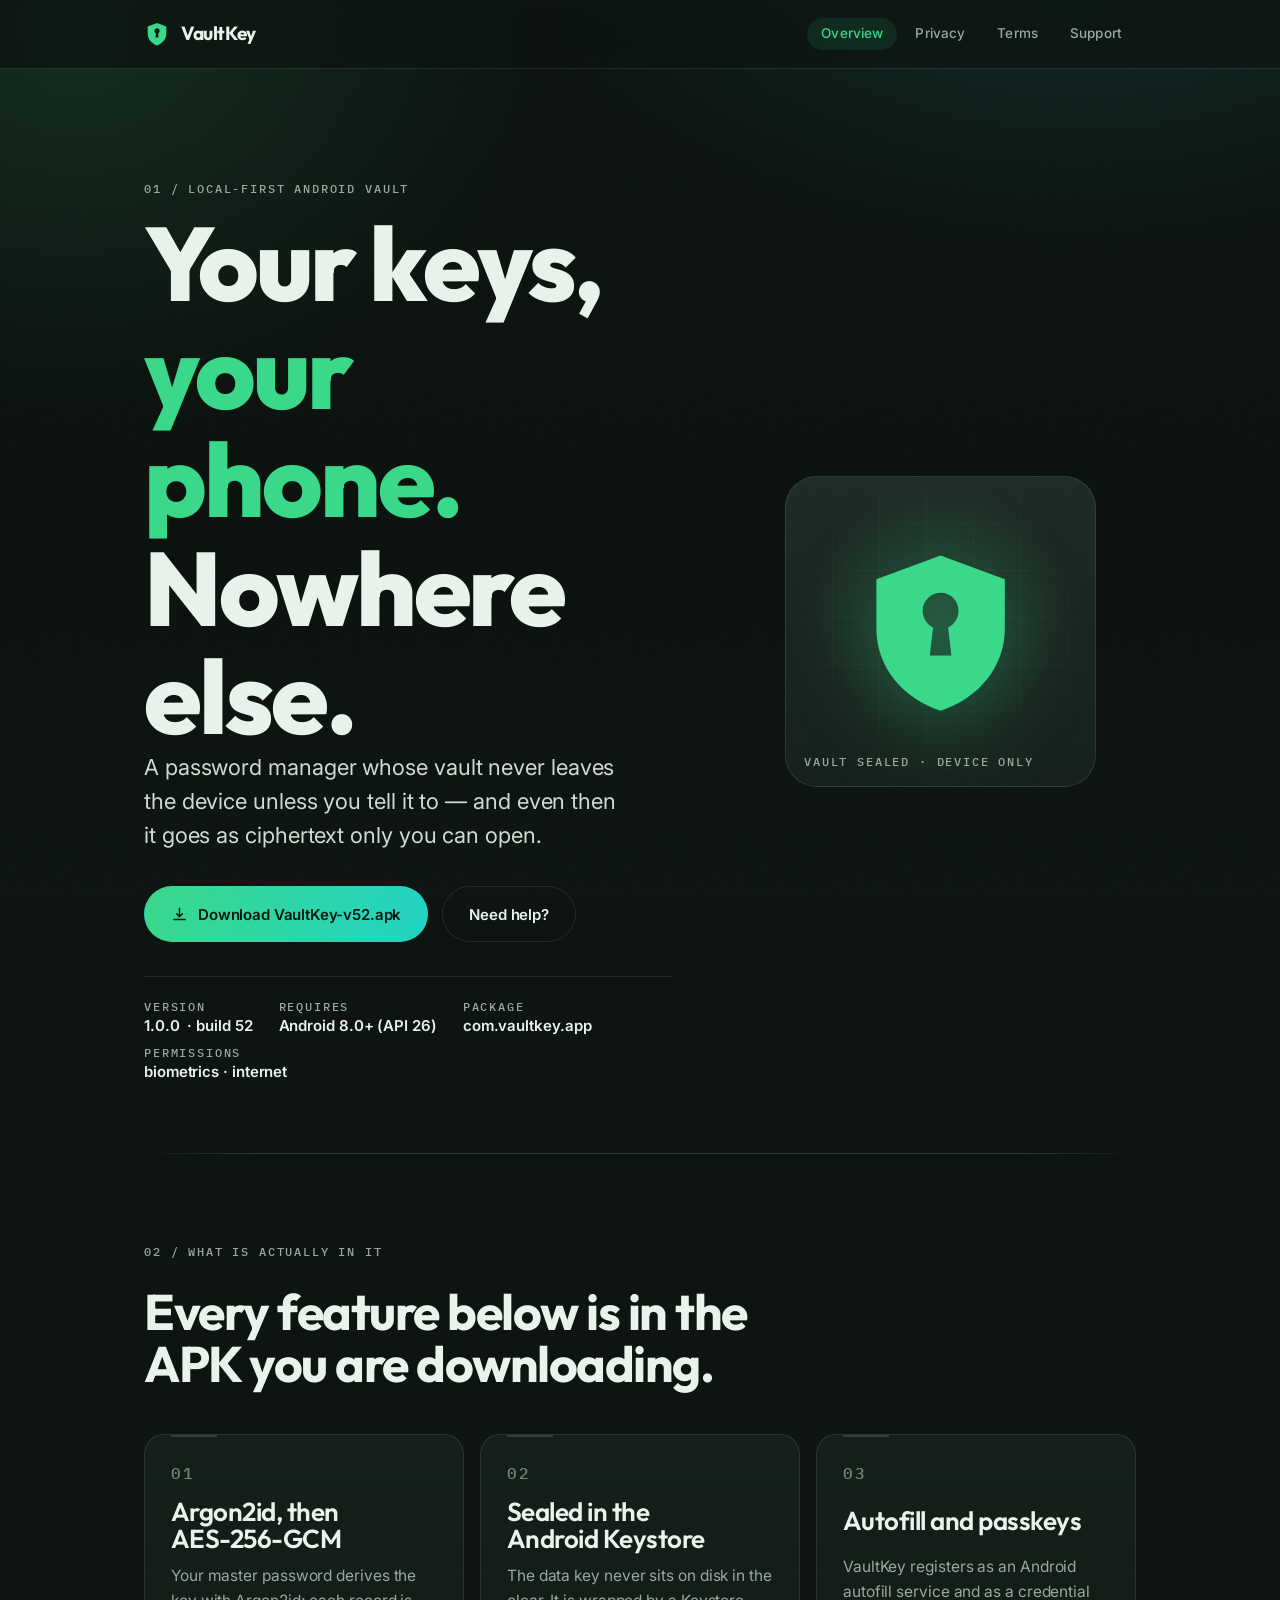
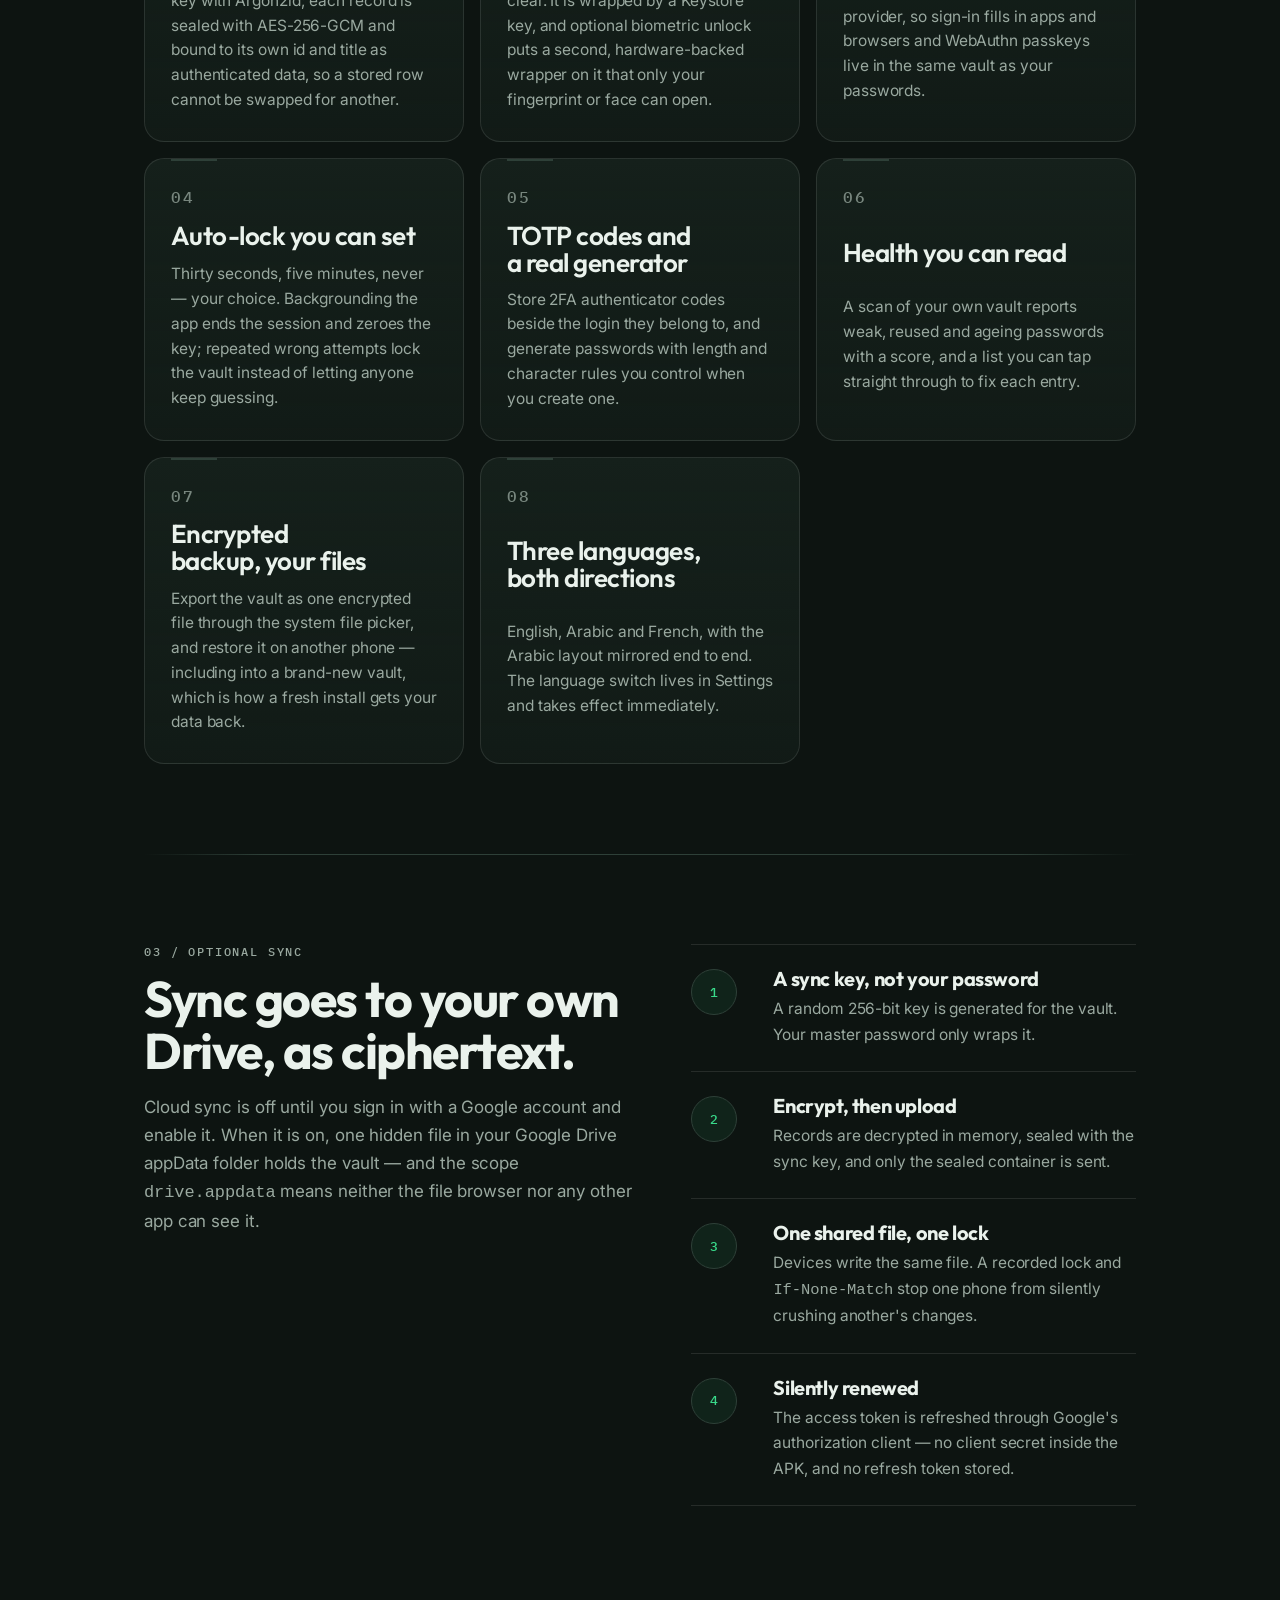
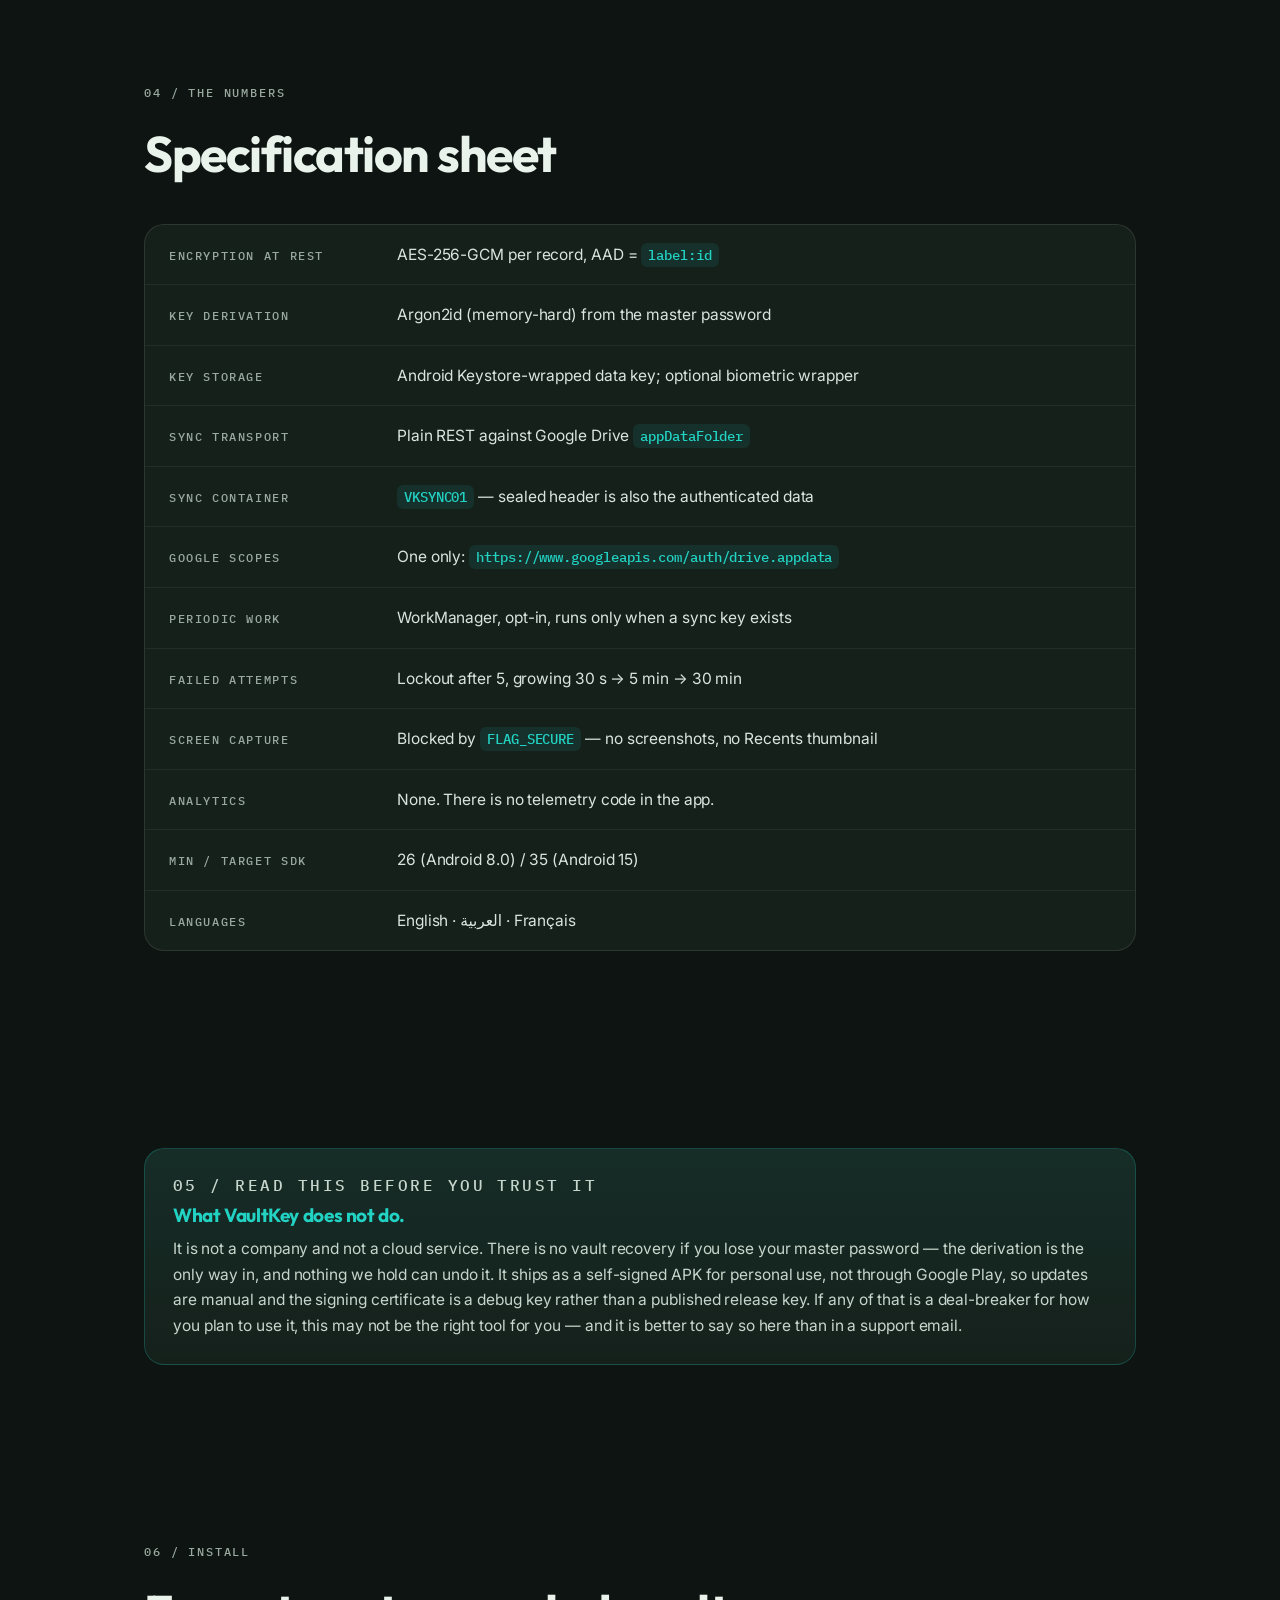
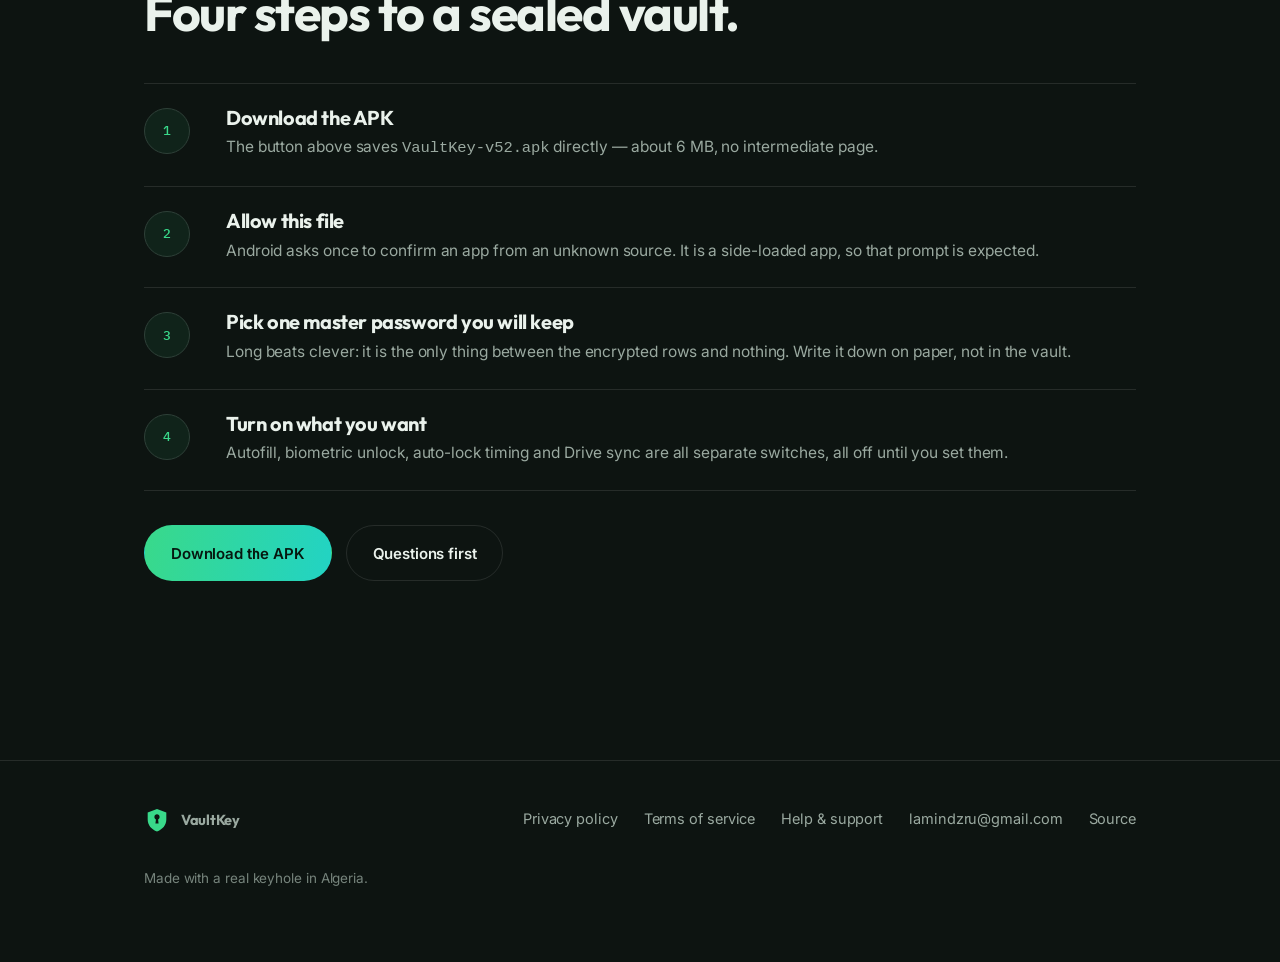
==== index.html @ 2bf5fd0e "Initial site: 4 pages + APK" ====
<!DOCTYPE html>
<html lang="en">
<head>
<meta charset="utf-8">
<meta name="viewport" content="width=device-width, initial-scale=1">
<title>VaultKey — a password vault that stays on your phone</title>
<meta name="description" content="VaultKey is an Android password manager that keeps its vault encrypted on the device: Argon2id, AES-256-GCM, Android Keystore, biometric unlock, autofill, TOTP, and optional end-to-end encrypted backup through your own Google Drive appData folder. No accounts, no analytics, no server.">
<meta name="theme-color" content="#0d1411">
<meta property="og:type" content="website">
<meta property="og:title" content="VaultKey — a password vault that stays on your phone">
<meta property="og:description" content="Local-first Android password manager. Encrypted at rest with Argon2id + AES-256-GCM, sealed in the Android Keystore, with optional end-to-end encrypted Drive sync.">
<meta property="og:url" content="https://lamin-sudo.github.io/vaultkey-site/">
<meta property="og:image" content="https://lamin-sudo.github.io/vaultkey-site/assets/logo.svg">
<link rel="icon" href="assets/logo.svg" type="image/svg+xml">
<link rel="stylesheet" href="assets/site.css">
</head>
<body>

<header class="mast">
  <div class="wrap mast-row">
    <a class="brand" href="./">
      <svg viewBox="0 0 24 24" aria-hidden="true"><path fill="currentColor" fill-rule="evenodd" d="M12,1.8 L20.6,5 L20.6,11.6 C20.6,16.8 17,21 12,22.6 C7,21 3.4,16.8 3.4,11.6 L3.4,5 Z M12,6.8 C13.32,6.8 14.4,7.88 14.4,9.2 C14.4,10.18 13.83,11.03 13,11.45 L13.45,15.2 L10.55,15.2 L11,11.45 C10.17,11.03 9.6,10.18 9.6,9.2 C9.6,7.88 10.68,6.8 12,6.8 Z"/></svg>
      VaultKey
    </a>
    <nav class="sites">
      <a href="./" aria-current="page">Overview</a>
      <a href="privacy.html">Privacy</a>
      <a href="terms.html">Terms</a>
      <a href="support.html">Support</a>
    </nav>
  </div>
</header>

<main>

  <section class="hero">
    <div class="wrap hero-grid">
      <div class="reveal">
        <p class="mono">01 / local-first android vault</p>
        <h1><span class="line">Your keys,</span><span class="line">your phone.</span><span class="line">Nowhere else.</span></h1>
        <p class="lede">A password manager whose vault never leaves the device unless you tell it to — and even then it goes as ciphertext only you can open.</p>
        <div class="hero-cta">
          <a class="btn btn-primary" href="VaultKey-v52.apk" download>
            <svg viewBox="0 0 24 24" fill="none" stroke="currentColor" stroke-width="2" stroke-linecap="round" aria-hidden="true"><path d="M12 3v12m0 0 4-4m-4 4-4-4M4 19h16"/></svg>
            Download VaultKey-v52.apk
          </a>
          <a class="btn btn-ghost" href="support.html">Need help?</a>
        </div>
        <div class="hero-meta">
          <div><span class="mono">version</span><b>1.0.0 &nbsp;· build 52</b></div>
          <div><span class="mono">requires</span><b>Android 8.0+ (API 26)</b></div>
          <div><span class="mono">package</span><b>com.vaultkey.app</b></div>
          <div><span class="mono">permissions</span><b>biometrics · internet</b></div>
        </div>
      </div>

      <figure class="mark" aria-label="The VaultKey mark: a shield with a keyhole cut through it.">
        <svg viewBox="0 0 24 24" aria-hidden="true"><path fill="currentColor" fill-rule="evenodd" d="M12,1.8 L20.6,5 L20.6,11.6 C20.6,16.8 17,21 12,22.6 C7,21 3.4,16.8 3.4,11.6 L3.4,5 Z M12,6.8 C13.32,6.8 14.4,7.88 14.4,9.2 C14.4,10.18 13.83,11.03 13,11.45 L13.45,15.2 L10.55,15.2 L11,11.45 C10.17,11.03 9.6,10.18 9.6,9.2 C9.6,7.88 10.68,6.8 12,6.8 Z"/></svg>
        <figcaption class="tag mono">vault sealed · device only</figcaption>
      </figure>
    </div>
  </section>

  <div class="wrap"><div class="rule"></div></div>

  <section>
    <div class="wrap">
      <div class="head">
        <p class="mono">02 / what is actually in it</p>
        <h2>Every feature below is in the APK you are downloading.</h2>
      </div>
      <div class="grid">
        <article class="card">
          <p class="mono idx">01</p>
          <h3>Argon2id, then AES-256-GCM</h3>
          <p>Your master password derives the key with Argon2id; each record is sealed with AES-256-GCM and bound to its own id and title as authenticated data, so a stored row cannot be swapped for another.</p>
        </article>
        <article class="card">
          <p class="mono idx">02</p>
          <h3>Sealed in the Android Keystore</h3>
          <p>The data key never sits on disk in the clear. It is wrapped by a Keystore key, and optional biometric unlock puts a second, hardware-backed wrapper on it that only your fingerprint or face can open.</p>
        </article>
        <article class="card">
          <p class="mono idx">03</p>
          <h3>Autofill and passkeys</h3>
          <p>VaultKey registers as an Android autofill service and as a credential provider, so sign-in fills in apps and browsers and WebAuthn passkeys live in the same vault as your passwords.</p>
        </article>
        <article class="card">
          <p class="mono idx">04</p>
          <h3>Auto-lock you can set</h3>
          <p>Thirty seconds, five minutes, never — your choice. Backgrounding the app ends the session and zeroes the key; repeated wrong attempts lock the vault instead of letting anyone keep guessing.</p>
        </article>
        <article class="card">
          <p class="mono idx">05</p>
          <h3>TOTP codes and a real generator</h3>
          <p>Store 2FA authenticator codes beside the login they belong to, and generate passwords with length and character rules you control when you create one.</p>
        </article>
        <article class="card">
          <p class="mono idx">06</p>
          <h3>Health you can read</h3>
          <p>A scan of your own vault reports weak, reused and ageing passwords with a score, and a list you can tap straight through to fix each entry.</p>
        </article>
        <article class="card">
          <p class="mono idx">07</p>
          <h3>Encrypted backup, your files</h3>
          <p>Export the vault as one encrypted file through the system file picker, and restore it on another phone — including into a brand-new vault, which is how a fresh install gets your data back.</p>
        </article>
        <article class="card">
          <p class="mono idx">08</p>
          <h3>Three languages, both directions</h3>
          <p>English, Arabic and French, with the Arabic layout mirrored end to end. The language switch lives in Settings and takes effect immediately.</p>
        </article>
      </div>
    </div>
  </section>

  <div class="wrap"><div class="rule"></div></div>

  <section>
    <div class="wrap split">
      <div>
        <p class="mono">03 / optional sync</p>
        <h2>Sync goes to your own Drive, as ciphertext.</h2>
        <p style="color:var(--muted);margin-top:16px">Cloud sync is off until you sign in with a Google account and enable it. When it is on, one hidden file in your Google Drive appData folder holds the vault — and the scope <code>drive.appdata</code> means neither the file browser nor any other app can see it.</p>
      </div>
      <div class="steps">
        <div class="step"><span class="n">1</span><div><h3>A sync key, not your password</h3><p>A random 256-bit key is generated for the vault. Your master password only wraps it.</p></div></div>
        <div class="step"><span class="n">2</span><div><h3>Encrypt, then upload</h3><p>Records are decrypted in memory, sealed with the sync key, and only the sealed container is sent.</p></div></div>
        <div class="step"><span class="n">3</span><div><h3>One shared file, one lock</h3><p>Devices write the same file. A recorded lock and <code>If-None-Match</code> stop one phone from silently crushing another's changes.</p></div></div>
        <div class="step"><span class="n">4</span><div><h3>Silently renewed</h3><p>The access token is refreshed through Google's authorization client — no client secret inside the APK, and no refresh token stored.</p></div></div>
      </div>
    </div>
  </section>

  <section>
    <div class="wrap">
      <div class="head">
        <p class="mono">04 / the numbers</p>
        <h2>Specification sheet</h2>
      </div>
      <dl class="spec">
        <div class="spec-row"><dt>Encryption at rest</dt><dd>AES-256-GCM per record, AAD = <code>label:id</code></dd></div>
        <div class="spec-row"><dt>Key derivation</dt><dd>Argon2id (memory-hard) from the master password</dd></div>
        <div class="spec-row"><dt>Key storage</dt><dd>Android Keystore-wrapped data key; optional biometric wrapper</dd></div>
        <div class="spec-row"><dt>Sync transport</dt><dd>Plain REST against Google Drive <code>appDataFolder</code></dd></div>
        <div class="spec-row"><dt>Sync container</dt><dd><code>VKSYNC01</code> — sealed header is also the authenticated data</dd></div>
        <div class="spec-row"><dt>Google scopes</dt><dd>One only: <code>https://www.googleapis.com/auth/drive.appdata</code></dd></div>
        <div class="spec-row"><dt>Periodic work</dt><dd>WorkManager, opt-in, runs only when a sync key exists</dd></div>
        <div class="spec-row"><dt>Failed attempts</dt><dd>Lockout after 5, growing 30 s → 5 min → 30 min</dd></div>
        <div class="spec-row"><dt>Screen capture</dt><dd>Blocked by <code>FLAG_SECURE</code> — no screenshots, no Recents thumbnail</dd></div>
        <div class="spec-row"><dt>Analytics</dt><dd>None. There is no telemetry code in the app.</dd></div>
        <div class="spec-row"><dt>Min / target SDK</dt><dd>26 (Android 8.0) / 35 (Android 15)</dd></div>
        <div class="spec-row"><dt>Languages</dt><dd>English · العربية · Français</dd></div>
      </dl>
    </div>
  </section>

  <section>
    <div class="wrap">
      <div class="note">
        <p class="mono">05 / read this before you trust it</p>
        <h3>What VaultKey does not do.</h3>
        <p>It is not a company and not a cloud service. There is no vault recovery if you lose your master password — the derivation is the only way in, and nothing we hold can undo it. It ships as a self-signed APK for personal use, not through Google Play, so updates are manual and the signing certificate is a debug key rather than a published release key. If any of that is a deal-breaker for how you plan to use it, this may not be the right tool for you — and it is better to say so here than in a support email.</p>
      </div>
    </div>
  </section>

  <section>
    <div class="wrap">
      <div class="head">
        <p class="mono">06 / install</p>
        <h2>Four steps to a sealed vault.</h2>
      </div>
      <div class="steps">
        <div class="step"><span class="n">1</span><div><h3>Download the APK</h3><p>The button above saves <code>VaultKey-v52.apk</code> directly — about 6 MB, no intermediate page.</p></div></div>
        <div class="step"><span class="n">2</span><div><h3>Allow this file</h3><p>Android asks once to confirm an app from an unknown source. It is a side-loaded app, so that prompt is expected.</p></div></div>
        <div class="step"><span class="n">3</span><div><h3>Pick one master password you will keep</h3><p>Long beats clever: it is the only thing between the encrypted rows and nothing. Write it down on paper, not in the vault.</p></div></div>
        <div class="step"><span class="n">4</span><div><h3>Turn on what you want</h3><p>Autofill, biometric unlock, auto-lock timing and Drive sync are all separate switches, all off until you set them.</p></div></div>
      </div>
      <div class="hero-cta" style="margin-top:34px">
        <a class="btn btn-primary" href="VaultKey-v52.apk" download>Download the APK</a>
        <a class="btn btn-ghost" href="support.html">Questions first</a>
      </div>
    </div>
  </section>

</main>

<footer class="foot">
  <div class="wrap">
    <div class="foot-grid">
      <div>
        <a class="brand" href="./" style="border:0">
          <svg viewBox="0 0 24 24" aria-hidden="true"><path fill="currentColor" fill-rule="evenodd" d="M12,1.8 L20.6,5 L20.6,11.6 C20.6,16.8 17,21 12,22.6 C7,21 3.4,16.8 3.4,11.6 L3.4,5 Z M12,6.8 C13.32,6.8 14.4,7.88 14.4,9.2 C14.4,10.18 13.83,11.03 13,11.45 L13.45,15.2 L10.55,15.2 L11,11.45 C10.17,11.03 9.6,10.18 9.6,9.2 C9.6,7.88 10.68,6.8 12,6.8 Z"/></svg>
          VaultKey
        </a>
        <p class="foot sig">Made with a real keyhole in Algeria.</p>
      </div>
      <div class="cols">
        <a href="privacy.html">Privacy policy</a>
        <a href="terms.html">Terms of service</a>
        <a href="support.html">Help &amp; support</a>
        <a href="mailto:lamindzru@gmail.com">lamindzru@gmail.com</a>
        <a href="https://github.com/lamin-sudo/VaultKey">Source</a>
      </div>
    </div>
  </div>
</footer>

</body>
</html>
---- assets/site.css ----
/* ==========================================================================
   VaultKey — site stylesheet. One file, four pages.
   Direction: an instrument panel for a vault. Dark forest-green ground,
   exactly one lit element per view (the rule the app's own theme uses),
   engraved hairlines, mono microlabels, Outfit display, Inter body.
   Palette values are copied from the app's ui/theme/Color.kt, not
   re-interpreted, so site and APK read as one product.
   ========================================================================== */

@import url("https://fonts.googleapis.com/css2?family=Outfit:wght@500;600;700;800&family=Inter:wght@400;500;600&family=IBM+Plex+Mono:wght@400;500&display=swap");

:root {
  --bg: #0d1411;
  --surface: #15201b;
  --surface-2: #1d2b25;
  --surface-3: #263730;
  --outline: #2e4038;
  --primary: #39d98a;
  --accent: #22d3c4;
  --text: #eaf2ec;
  --muted: #9aa9a0;
  --warn: #f5a35c;
  --danger: #ff6b6b;

  --radius-card: 20px;
  --radius-field: 16px;
  --hair: rgba(255, 255, 255, 0.1);
  --lit: rgba(57, 217, 138, 0.18);

  --gutter: clamp(20px, 5vw, 68px);
  --maxw: 1120px;
  --stack: clamp(48px, 7vw, 104px);

  --font-display: "Outfit", "Inter", sans-serif;
  --font-body: "Inter", system-ui, sans-serif;
  --font-mono: "IBM Plex Mono", ui-monospace, monospace;
}

*,
*::before,
*::after {
  box-sizing: border-box;
}

html {
  scroll-behavior: smooth;
  -webkit-text-size-adjust: 100%;
}

body {
  margin: 0;
  background: var(--bg);
  color: var(--text);
  font: 400 17px/1.65 var(--font-body);
  letter-spacing: -0.005em;
  overflow-x: hidden;
  /* Atmosphere: a low ceiling glow plus a hard light pool behind the fold, so
     the ground never reads as flat black. */
  background-image:
    radial-gradient(880px 520px at 84% -8%, rgba(34, 211, 196, 0.13), transparent 62%),
    radial-gradient(760px 620px at 6% 4%, rgba(57, 217, 138, 0.12), transparent 60%),
    linear-gradient(180deg, #0d1411 0%, #0b110e 62%, #0d1411 100%);
  background-attachment: fixed;
}

/* Grain: a 3px SVG tile at low alpha. Cheap, and it kills the "flat CSS" look. */
body::after {
  content: "";
  position: fixed;
  inset: 0;
  z-index: 2;
  pointer-events: none;
  opacity: 0.05;
  background-image: url("data:image/svg+xml,%3Csvg xmlns='http://www.w3.org/2000/svg' width='140' height='140'%3E%3Cfilter id='n'%3E%3CfeTurbulence type='fractalNoise' baseFrequency='0.85' numOctaves='3'/%3E%3C/filter%3E%3Crect width='140' height='140' filter='url(%23n)' opacity='0.5'/%3E%3C/svg%3E");
}

main {
  position: relative;
  z-index: 1;
}

/* ── Type ─────────────────────────────────────────────────────────────── */

h1,
h2,
h3,
h4 {
  font-family: var(--font-display);
  font-weight: 700;
  letter-spacing: -0.03em;
  line-height: 1.04;
  margin: 0;
  text-wrap: balance;
}

h1 {
  font-size: clamp(46px, 9.4vw, 104px);
  font-weight: 800;
}

h2 {
  font-size: clamp(30px, 4.4vw, 50px);
}

h3 {
  font-size: clamp(20px, 2.4vw, 26px);
  letter-spacing: -0.02em;
}

p {
  margin: 0 0 1.05em;
}

a {
  color: var(--primary);
  text-decoration: none;
  border-bottom: 1px solid rgba(57, 217, 138, 0.34);
  transition: border-color 0.2s, color 0.2s;
}

a:hover {
  color: #7cf0b6;
  border-color: currentColor;
}

:where(a, button, summary, input, textarea, select):focus-visible {
  outline: 2px solid var(--accent);
  outline-offset: 3px;
  border-radius: 6px;
}

.mono {
  font: 500 11.5px/1.4 var(--font-mono);
  letter-spacing: 0.16em;
  text-transform: uppercase;
  color: var(--muted);
}

.lit {
  color: var(--primary);
}

.lede {
  font-size: clamp(18px, 2.1vw, 22px);
  line-height: 1.55;
  color: #cfdcd3;
  max-width: 34ch;
}

/* ── Shell ────────────────────────────────────────────────────────────── */

.wrap {
  width: 100%;
  max-width: var(--maxw);
  margin-inline: auto;
  padding-inline: var(--gutter);
}

section {
  padding-block: var(--stack);
}

.rule {
  height: 1px;
  background: linear-gradient(90deg, transparent, var(--outline) 12%, var(--outline) 88%, transparent);
}

/* ── Masthead ─────────────────────────────────────────────────────────── */

header.mast {
  position: sticky;
  top: 0;
  z-index: 20;
  backdrop-filter: blur(14px);
  background: rgba(13, 20, 17, 0.72);
  border-bottom: 1px solid var(--hair);
}

.mast-row {
  display: flex;
  align-items: center;
  gap: 22px;
  height: 68px;
}

.brand {
  display: inline-flex;
  align-items: center;
  gap: 11px;
  color: var(--text);
  border: 0;
  font-family: var(--font-display);
  font-weight: 700;
  font-size: 19px;
  letter-spacing: -0.02em;
}

.brand svg {
  width: 26px;
  height: 26px;
  color: var(--primary);
}

nav.sites {
  margin-inline-start: auto;
  display: flex;
  gap: 4px;
  align-items: center;
  flex-wrap: wrap;
}

nav.sites a {
  color: var(--muted);
  border: 0;
  padding: 9px 14px;
  border-radius: 999px;
  font: 500 13.5px/1 var(--font-body);
  letter-spacing: 0.01em;
}

nav.sites a:hover {
  color: var(--text);
  background: var(--surface-2);
}

nav.sites a[aria-current="page"] {
  color: var(--primary);
  background: rgba(57, 217, 138, 0.1);
}

/* ── Buttons ──────────────────────────────────────────────────────────── */

.btn {
  display: inline-flex;
  align-items: center;
  justify-content: center;
  gap: 10px;
  min-height: 56px;
  padding: 0 26px;
  border-radius: 999px;
  border: 1px solid transparent;
  font: 600 15px/1 var(--font-body);
  letter-spacing: -0.01em;
  cursor: pointer;
  transition: transform 0.18s cubic-bezier(0.2, 0.8, 0.2, 1), box-shadow 0.25s, background 0.2s;
}

.btn-primary {
  background: linear-gradient(102deg, var(--primary), var(--accent));
  color: #06170f;
  box-shadow: 0 0 0 rgba(57, 217, 138, 0);
}

/* One lit element per view: the download button is the only thing that glows. */
.btn-primary:hover {
  transform: translateY(-2px);
  box-shadow: 0 18px 46px -14px var(--lit), 0 0 0 1px rgba(57, 217, 138, 0.5) inset;
  color: #04150d;
}

.btn-ghost {
  background: transparent;
  color: var(--text);
  border-color: var(--hair);
}

.btn-ghost:hover {
  border-color: rgba(57, 217, 138, 0.5);
  background: var(--surface);
}

.btn svg {
  width: 17px;
  height: 17px;
}

/* ── Hero ─────────────────────────────────────────────────────────────── */

.hero {
  padding-block: clamp(56px, 9vw, 112px) clamp(40px, 6vw, 72px);
  position: relative;
}

.hero-grid {
  display: grid;
  gap: clamp(34px, 6vw, 72px);
  align-items: center;
  grid-template-columns: 1.15fr 0.85fr;
}

.hero h1 span.line {
  display: block;
}

.hero h1 .line:nth-child(2) {
  color: var(--primary);
}

.hero-cta {
  display: flex;
  flex-wrap: wrap;
  gap: 14px;
  margin-top: 34px;
}

.hero-meta {
  display: flex;
  flex-wrap: wrap;
  gap: 10px 26px;
  margin-top: 34px;
  padding-top: 22px;
  border-top: 1px solid var(--hair);
}

.hero-meta div {
  display: grid;
  gap: 2px;
}

.hero-meta b {
  font: 600 15px/1.2 var(--font-body);
  color: var(--text);
}

/* The mark, enlarged: the keyhole is the only aperture, so the shield is drawn
   as one even-odd path — identical geometry to ic_vaultkey_mark.xml. */
.mark {
  position: relative;
  display: grid;
  place-items: center;
  aspect-ratio: 1;
  border-radius: 32px;
  background:
    radial-gradient(58% 58% at 50% 42%, rgba(57, 217, 138, 0.16), transparent 70%),
    linear-gradient(180deg, var(--surface-2), var(--surface));
  border: 1px solid var(--hair);
  overflow: hidden;
}

.mark::before {
  content: "";
  position: absolute;
  inset: 0;
  background:
    repeating-linear-gradient(180deg, transparent 0 46px, rgba(255, 255, 255, 0.028) 46px 47px),
    repeating-linear-gradient(90deg, transparent 0 46px, rgba(255, 255, 255, 0.028) 46px 47px);
  mask-image: radial-gradient(70% 70% at 50% 45%, #000 40%, transparent 100%);
}

.mark svg {
  position: relative;
  width: min(58%, 260px);
  height: auto;
  color: var(--primary);
  filter: drop-shadow(0 22px 42px rgba(57, 217, 138, 0.28));
  animation: breathe 7.5s ease-in-out infinite;
}

.mark .tag {
  position: absolute;
  left: 18px;
  bottom: 16px;
}

@keyframes breathe {
  0%, 100% { transform: scale(1); opacity: 0.94; }
  50% { transform: scale(1.035); opacity: 1; }
}

/* Load choreography: one staggered reveal, not scattered micro-movement. */
.reveal > * {
  animation: rise 0.85s cubic-bezier(0.16, 0.84, 0.24, 1) both;
}

.reveal > *:nth-child(1) { animation-delay: 0.02s; }
.reveal > *:nth-child(2) { animation-delay: 0.1s; }
.reveal > *:nth-child(3) { animation-delay: 0.18s; }
.reveal > *:nth-child(4) { animation-delay: 0.26s; }
.reveal > *:nth-child(5) { animation-delay: 0.34s; }
.reveal > *:nth-child(6) { animation-delay: 0.42s; }

@keyframes rise {
  from { opacity: 0; transform: translateY(18px); }
  to { opacity: 1; transform: none; }
}

/* ── Feature grid ─────────────────────────────────────────────────────── */

.head {
  display: grid;
  gap: 14px;
  margin-bottom: 44px;
  max-width: 62ch;
}

.grid {
  display: grid;
  gap: 16px;
  grid-template-columns: repeat(auto-fit, minmax(min(320px, 100%), 1fr));
}

.card {
  position: relative;
  display: grid;
  gap: 12px;
  padding: 26px 26px 28px;
  border-radius: var(--radius-card);
  background: linear-gradient(180deg, var(--surface), rgba(21, 32, 27, 0.6));
  border: 1px solid var(--hair);
  overflow: hidden;
  transition: transform 0.25s cubic-bezier(0.2, 0.8, 0.2, 1), border-color 0.25s;
}

/* Engraved top rule: the panel-instrument detail that replaces icon soup. */
.card::before {
  content: "";
  position: absolute;
  top: 0;
  left: 26px;
  width: 46px;
  height: 2px;
  background: var(--outline);
  transition: background 0.25s, width 0.35s;
}

.card:hover {
  transform: translateY(-3px);
  border-color: rgba(57, 217, 138, 0.34);
}

.card:hover::before {
  background: var(--primary);
  width: 78px;
}

.card h3 {
  font-weight: 600;
}

.card p {
  color: var(--muted);
  font-size: 15.5px;
  line-height: 1.6;
  margin: 0;
}

.card .idx {
  color: rgba(154, 169, 160, 0.75);
}

/* ── Spec sheet ───────────────────────────────────────────────────────── */

.spec {
  border: 1px solid var(--hair);
  border-radius: var(--radius-card);
  overflow: hidden;
  background: var(--surface);
}

.spec-row {
  display: grid;
  grid-template-columns: 210px 1fr;
  gap: 18px;
  padding: 17px 24px;
  border-top: 1px solid rgba(255, 255, 255, 0.06);
  align-items: baseline;
}

.spec-row:first-child {
  border-top: 0;
}

.spec-row dt {
  margin: 0;
  font: 500 11.5px/1.5 var(--font-mono);
  letter-spacing: 0.14em;
  text-transform: uppercase;
  color: var(--muted);
}

.spec-row dd {
  margin: 0;
  font-size: 15.5px;
  color: #d9e5dc;
}

.spec-row dd code {
  font: 500 13.5px/1 var(--font-mono);
  color: var(--accent);
  background: rgba(34, 211, 196, 0.09);
  padding: 3px 7px;
  border-radius: 6px;
}

/* ── Steps ────────────────────────────────────────────────────────────── */

.steps {
  display: grid;
  gap: 0;
  counter-reset: step;
}

.step {
  display: grid;
  grid-template-columns: 62px 1fr;
  gap: 20px;
  padding: 24px 0;
  border-top: 1px solid var(--hair);
  align-items: start;
}

.step:last-child {
  border-bottom: 1px solid var(--hair);
}

.step .n {
  display: grid;
  place-items: center;
  width: 46px;
  height: 46px;
  border-radius: 999px;
  border: 1px solid var(--outline);
  font: 500 13px/1 var(--font-mono);
  color: var(--primary);
  background: rgba(57, 217, 138, 0.07);
}

.step p {
  color: var(--muted);
  margin: 6px 0 0;
  font-size: 15.5px;
}

.step h3 {
  font-size: 20px;
}

/* ── Pull quote / honesty block ───────────────────────────────────────── */

.note {
  display: grid;
  gap: 10px;
  padding: 26px 28px;
  border-radius: var(--radius-card);
  background:
    linear-gradient(180deg, rgba(34, 211, 196, 0.07), transparent),
    var(--surface);
  border: 1px solid rgba(34, 211, 196, 0.22);
}

.note h3 {
  font-size: 19px;
  color: var(--accent);
}

.note p {
  margin: 0;
  color: #c7d6cd;
  font-size: 15.5px;
}

/* ── Legal document ───────────────────────────────────────────────────── */

.doc-head {
  padding-block: clamp(44px, 7vw, 86px) 34px;
  border-bottom: 1px solid var(--hair);
}

.doc-head h1 {
  font-size: clamp(36px, 6.2vw, 66px);
}

.doc-head .meta {
  display: flex;
  flex-wrap: wrap;
  gap: 10px 26px;
  margin-top: 26px;
}

.doc {
  display: grid;
  grid-template-columns: 232px 1fr;
  gap: clamp(28px, 5vw, 64px);
  padding-block: 52px var(--stack);
  align-items: start;
}

.doc nav.toc {
  position: sticky;
  top: 96px;
  display: grid;
  gap: 11px;
  padding: 20px;
  border: 1px solid var(--hair);
  border-radius: var(--radius-field);
  background: var(--surface);
}

.doc nav.toc a {
  color: var(--muted);
  border: 0;
  font-size: 14px;
  line-height: 1.35;
  display: block;
}

.doc nav.toc a:hover {
  color: var(--primary);
}

.doc .toc .mono {
  display: block;
  margin-bottom: 4px;
}

.prose {
  max-width: 74ch;
}

.prose > section {
  padding-block: 0 40px;
  scroll-margin-top: 96px;
}

.prose h2 {
  font-size: clamp(24px, 3vw, 32px);
  margin: 0 0 16px;
}

.prose h3 {
  font-size: 18px;
  margin: 26px 0 8px;
  color: var(--text);
}

.prose p,
.prose li {
  color: #cddad1;
}

.prose ul,
.prose ol {
  padding-inline-start: 22px;
  margin: 0 0 14px;
}

.prose li {
  margin-bottom: 7px;
}

.prose .num {
  color: var(--primary);
  font-family: var(--font-mono);
  font-size: 13px;
  letter-spacing: 0.1em;
  margin-bottom: 8px;
}

/* Plain-language box: the policy in five lines before the legal text. */
.summary {
  display: grid;
  gap: 12px;
  margin: 0 0 46px;
  padding: 24px 26px;
  border-radius: var(--radius-card);
  border: 1px solid rgba(57, 217, 138, 0.26);
  background: rgba(57, 217, 138, 0.05);
}

.summary ul {
  margin: 0;
  padding-inline-start: 20px;
  color: #d7e4da;
}

.summary li {
  margin-bottom: 6px;
}

/* ── Support form ─────────────────────────────────────────────────────── */

.split {
  display: grid;
  grid-template-columns: 1.05fr 0.95fr;
  gap: clamp(28px, 5vw, 56px);
  align-items: start;
}

form.panel {
  display: grid;
  gap: 16px;
  padding: 26px;
  border-radius: var(--radius-card);
  border: 1px solid var(--hair);
  background: var(--surface);
}

.field {
  display: grid;
  gap: 8px;
}

.field label {
  font: 500 11.5px/1.4 var(--font-mono);
  letter-spacing: 0.14em;
  text-transform: uppercase;
  color: var(--muted);
}

input[type="text"],
input[type="email"],
textarea {
  width: 100%;
  padding: 14px 16px;
  border-radius: var(--radius-field);
  background: var(--bg);
  border: 1px solid var(--outline);
  color: var(--text);
  font: 400 16px/1.5 var(--font-body);
  transition: border-color 0.2s, box-shadow 0.2s;
}

input:focus,
textarea:focus {
  outline: none;
  border-color: rgba(57, 217, 138, 0.6);
  box-shadow: 0 0 0 3px rgba(57, 217, 138, 0.12);
}

textarea {
  min-height: 132px;
  resize: vertical;
}

.hp {
  position: absolute;
  left: -9999px;
}

.form-note {
  color: var(--muted);
  font-size: 13.5px;
  margin: 0;
}

.mailcard {
  display: grid;
  gap: 8px;
  padding: 24px 26px;
  border-radius: var(--radius-card);
  border: 1px solid var(--hair);
  background: linear-gradient(180deg, var(--surface-2), var(--surface));
}

.mailcard a {
  font: 600 19px/1.3 var(--font-display);
  letter-spacing: -0.02em;
  word-break: break-all;
  border: 0;
}

details {
  border-top: 1px solid var(--hair);
  padding: 4px 0;
}

details:last-of-type {
  border-bottom: 1px solid var(--hair);
}

summary {
  display: grid;
  grid-template-columns: 1fr auto;
  gap: 18px;
  align-items: center;
  padding: 18px 2px;
  cursor: pointer;
  list-style: none;
  font-family: var(--font-display);
  font-weight: 600;
  font-size: 18px;
  letter-spacing: -0.02em;
  color: var(--text);
}

summary::-webkit-details-marker {
  display: none;
}

summary::after {
  content: "+";
  font: 400 20px/1 var(--font-mono);
  color: var(--primary);
  transition: transform 0.25s;
}

details[open] summary::after {
  transform: rotate(45deg);
}

details .answer {
  padding: 0 2px 22px;
  color: var(--muted);
  font-size: 15.5px;
}

details .answer p {
  margin: 0 0 10px;
}

details .answer a {
  color: var(--primary);
}

/* ── Footer ───────────────────────────────────────────────────────────── */

footer.foot {
  border-top: 1px solid var(--hair);
  padding-block: 46px 60px;
  margin-top: var(--stack);
}

.foot-grid {
  display: flex;
  flex-wrap: wrap;
  gap: 26px 48px;
  align-items: flex-start;
  justify-content: space-between;
}

.foot .cols {
  display: flex;
  flex-wrap: wrap;
  gap: 12px 26px;
}

.foot a {
  color: var(--muted);
  border: 0;
  font-size: 14.5px;
}

.foot a:hover {
  color: var(--primary);
}

.foot .sig {
  color: rgba(154, 169, 160, 0.75);
  font-size: 13.5px;
  margin-top: 26px;
}

/* ── Responsive ───────────────────────────────────────────────────────── */

@media (max-width: 900px) {
  .hero-grid,
  .split,
  .doc {
    grid-template-columns: 1fr;
  }

  .mark {
    order: -1;
    max-height: 300px;
  }

  .doc nav.toc {
    position: static;
  }

  .spec-row {
    grid-template-columns: 1fr;
    gap: 4px;
  }
}

@media (max-width: 560px) {
  body {
    font-size: 16px;
  }

  .btn {
    width: 100%;
  }

  .card {
    padding: 22px;
  }
}

@media (prefers-reduced-motion: reduce) {
  html {
    scroll-behavior: auto;
  }

  *,
  *::before,
  *::after {
    animation: none !important;
    transition: none !important;
  }
}
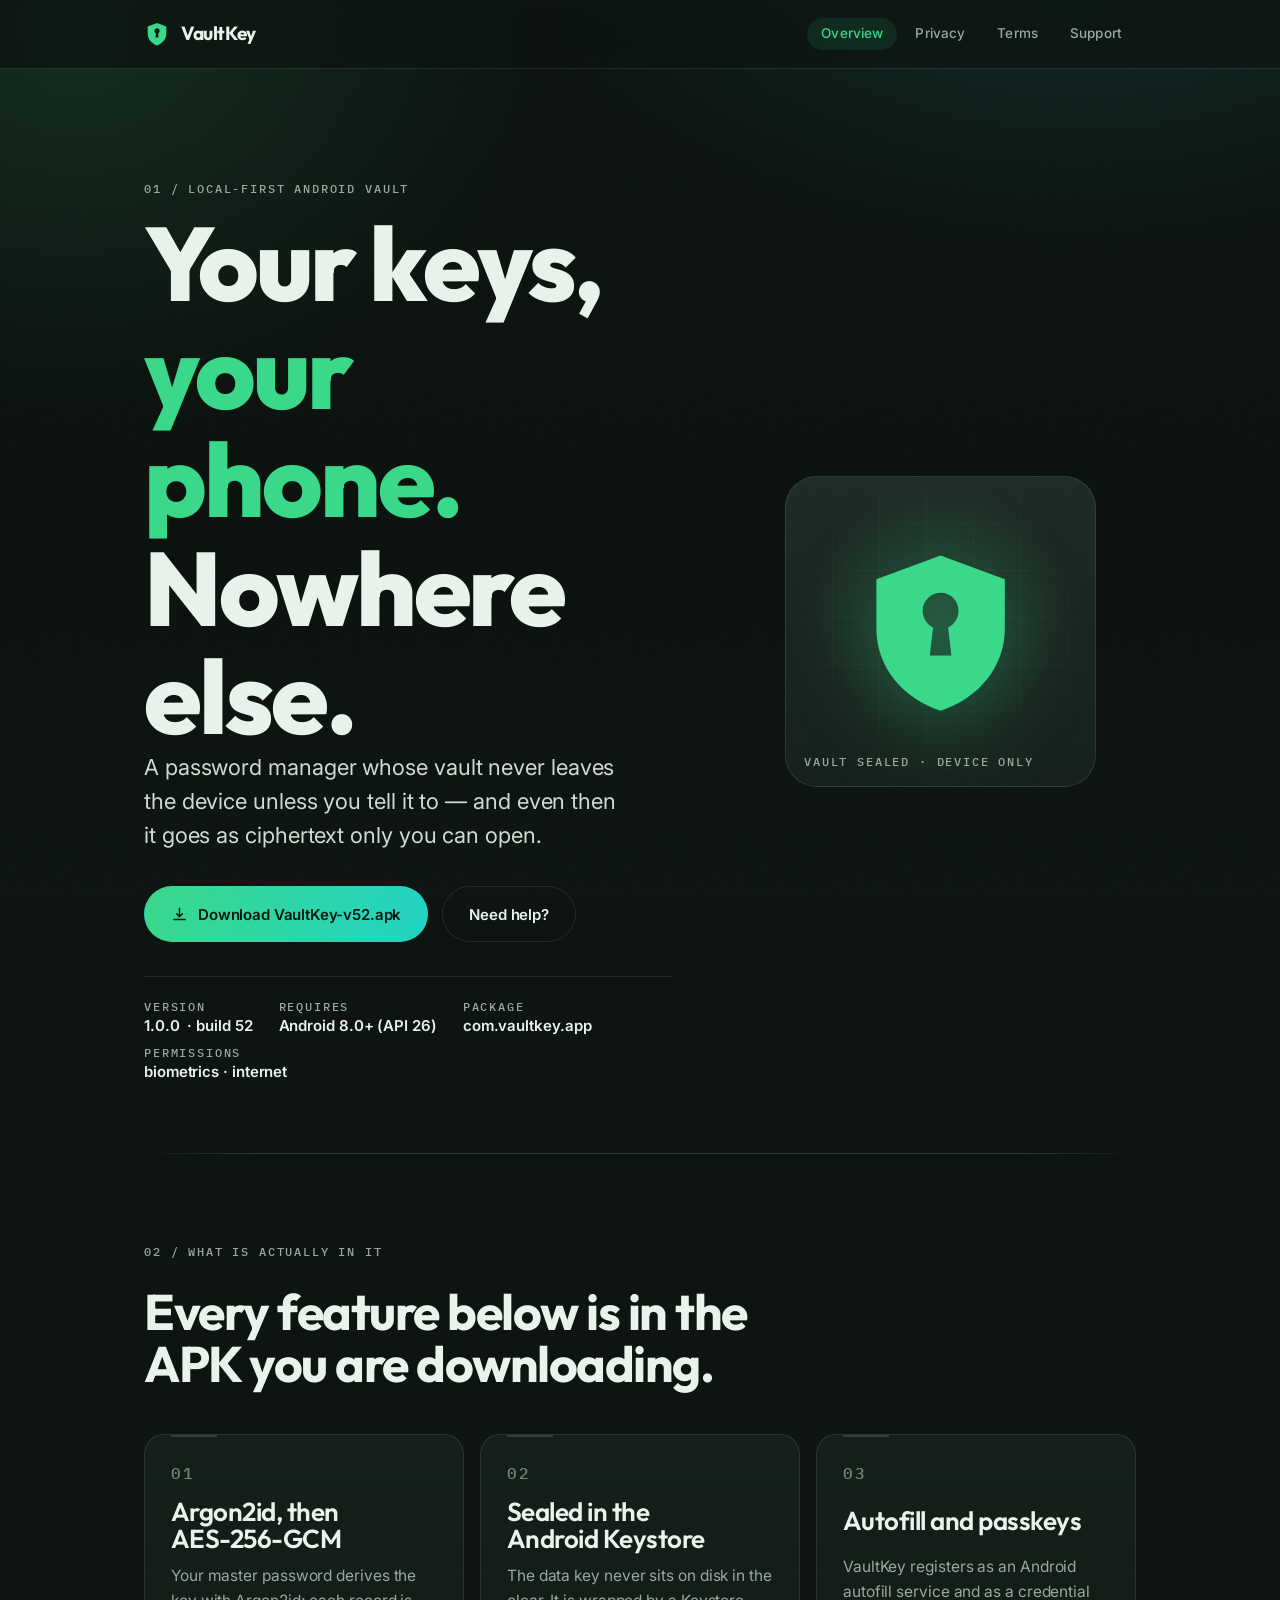
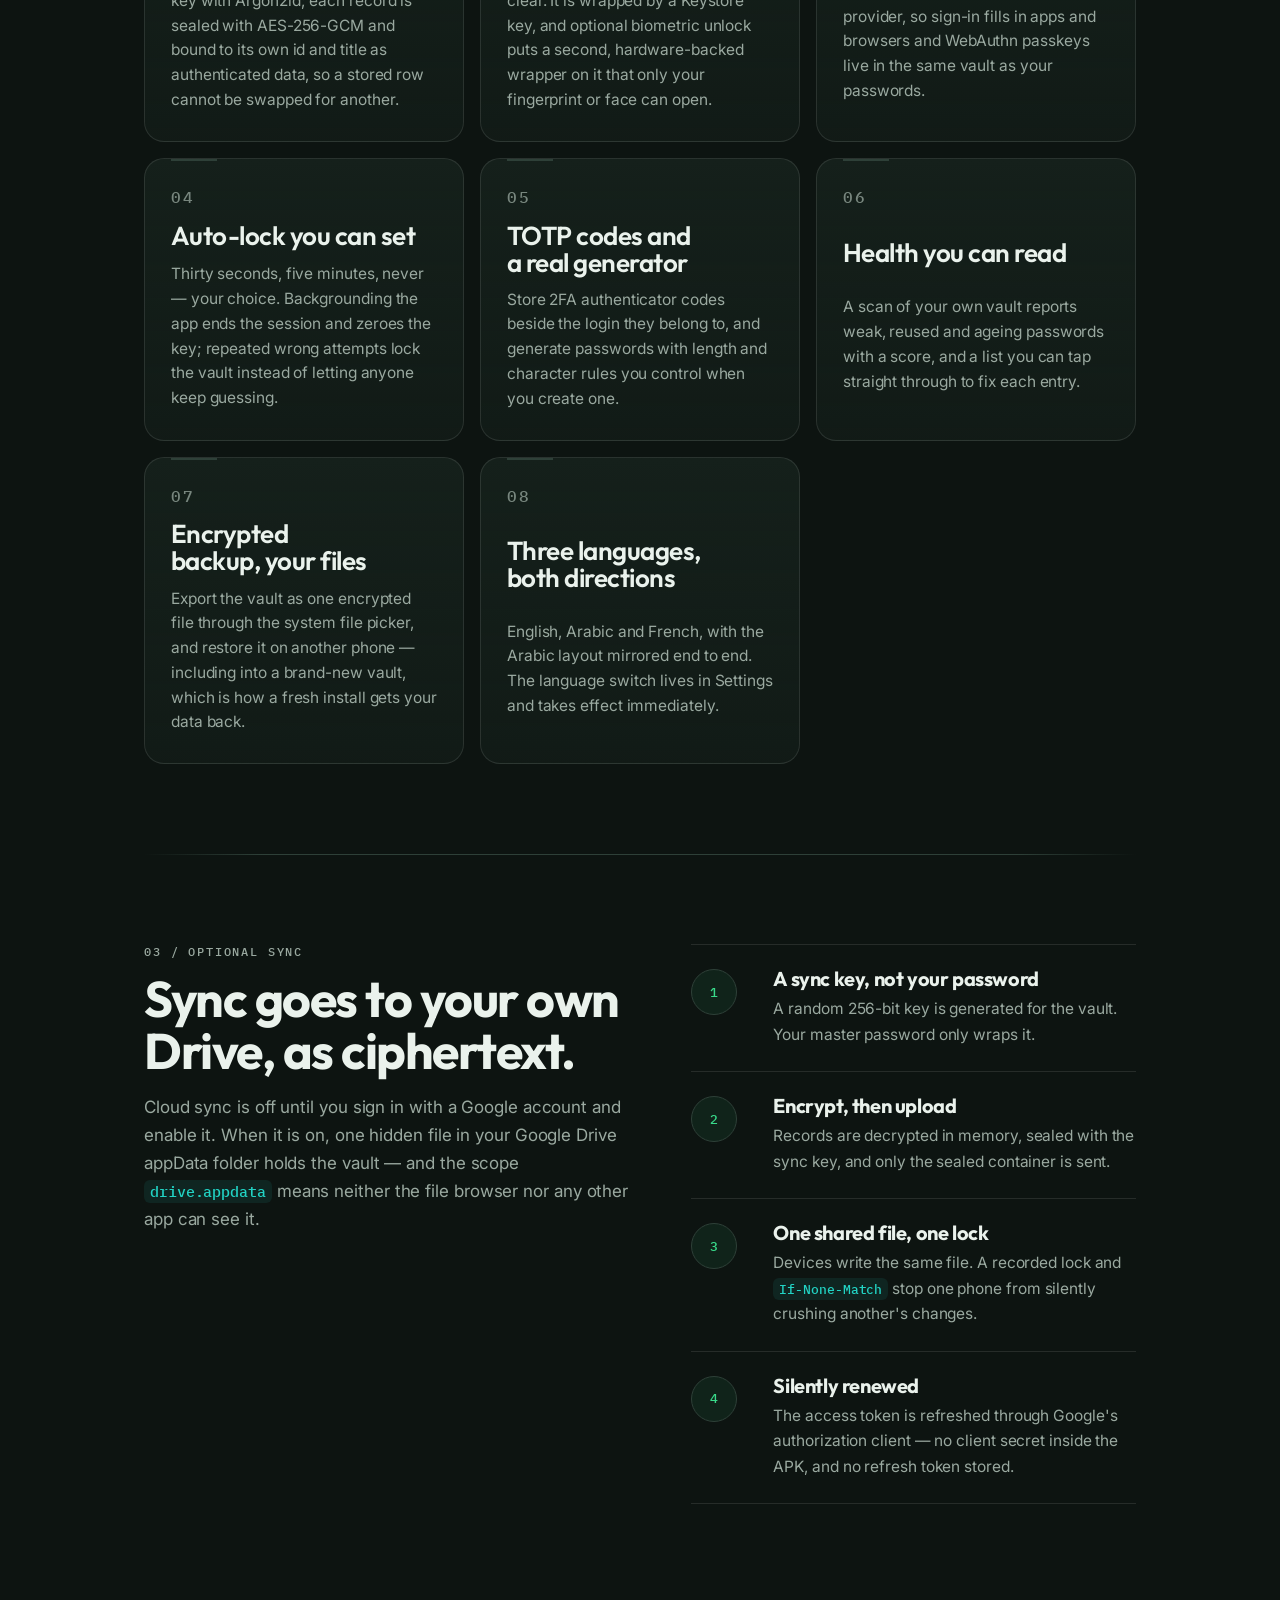
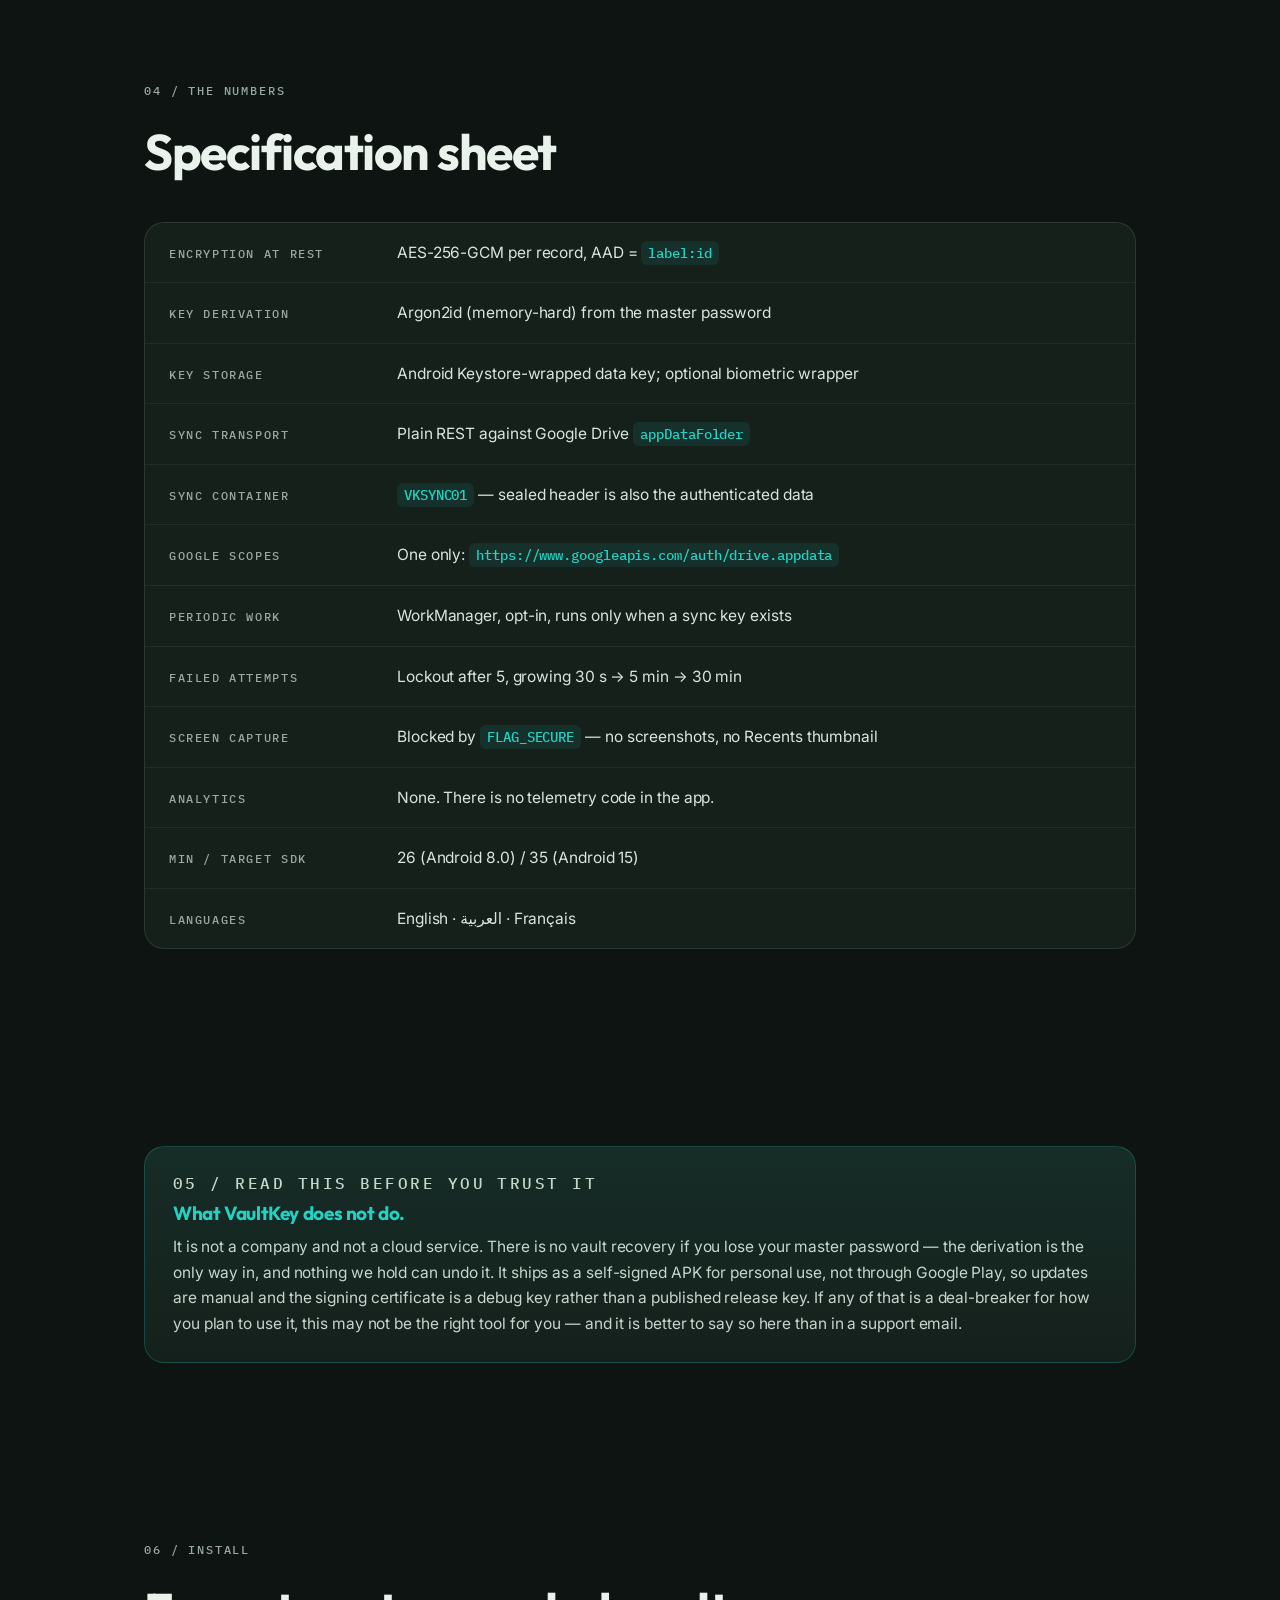
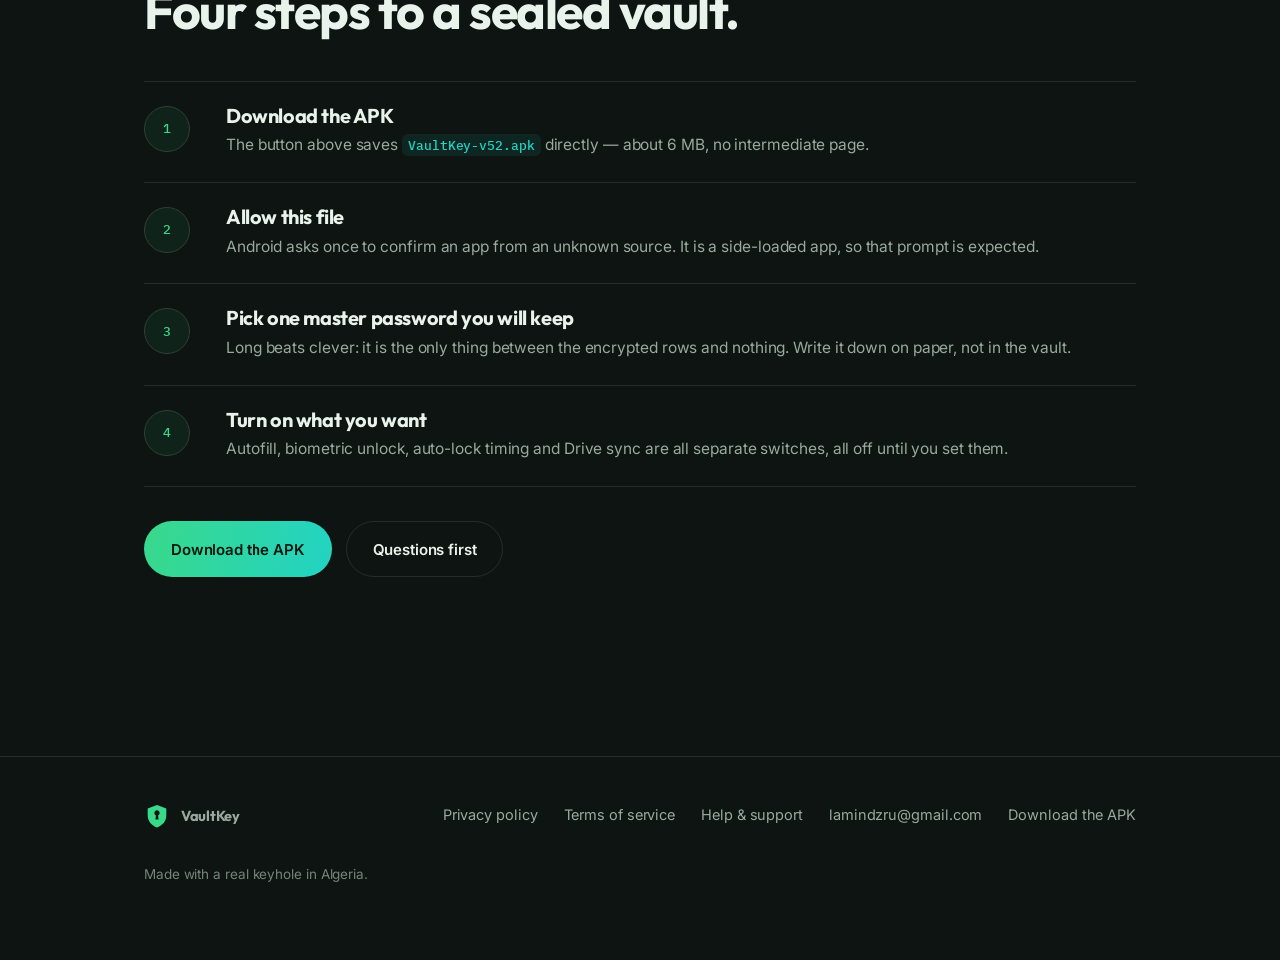
==== commit 1fbf84c8: "Replace the private-repo footer link with the APK download" ====
--- a/index.html
+++ b/index.html
@@ -201,7 +201,7 @@
         <a href="terms.html">Terms of service</a>
         <a href="support.html">Help &amp; support</a>
         <a href="mailto:lamindzru@gmail.com">lamindzru@gmail.com</a>
-        <a href="https://github.com/lamin-sudo/VaultKey">Source</a>
+        <a href="VaultKey-v52.apk" download>Download the APK</a>
       </div>
     </div>
   </div>
--- a/assets/site.css
+++ b/assets/site.css
@@ -492,6 +492,17 @@
   border-radius: 6px;
 }
 
+/* Inline code appears in the sync steps, the spec sheet and the legal prose —
+   one rule so it never inherits the browser default. */
+code {
+  font: 500 0.86em/1.3 var(--font-mono);
+  color: var(--accent);
+  background: rgba(34, 211, 196, 0.09);
+  padding: 2px 6px;
+  border-radius: 6px;
+  word-break: break-word;
+}
+
 /* ── Steps ────────────────────────────────────────────────────────────── */
 
 .steps {
@@ -575,6 +586,18 @@
   flex-wrap: wrap;
   gap: 10px 26px;
   margin-top: 26px;
+}
+
+/* Label above value, as in the hero meta strip — without this the mono label
+   and its value run into one another on one line. */
+.doc-head .meta div {
+  display: grid;
+  gap: 2px;
+}
+
+.doc-head .meta b {
+  font-weight: 600;
+  font-size: 15px;
 }
 
 .doc {
@@ -859,9 +882,22 @@
     grid-template-columns: 1fr;
   }
 
+  /* Source order, and small: on a phone the headline has to be the first thing
+     in view, not a 300px square that pushes it below the fold. */
   .mark {
-    order: -1;
-    max-height: 300px;
+    order: 0;
+    aspect-ratio: auto;
+    max-height: 190px;
+    padding: 18px;
+  }
+
+  .mark svg {
+    width: min(40%, 130px);
+  }
+
+  .mark .tag {
+    left: 14px;
+    bottom: 12px;
   }
 
   .doc nav.toc {
@@ -871,6 +907,34 @@
   .spec-row {
     grid-template-columns: 1fr;
     gap: 4px;
+  }
+}
+
+/* The masthead is 68px tall on desktop; once the links have to wrap, a fixed
+   height clips them into the page below. */
+@media (max-width: 760px) {
+  .mast-row {
+    height: auto;
+    flex-wrap: wrap;
+    gap: 8px 16px;
+    padding-block: 10px;
+  }
+
+  nav.sites {
+    margin-inline-start: 0;
+    width: 100%;
+    flex-wrap: nowrap;
+    overflow-x: auto;
+    scrollbar-width: none;
+    padding-bottom: 2px;
+  }
+
+  nav.sites::-webkit-scrollbar {
+    display: none;
+  }
+
+  nav.sites a {
+    white-space: nowrap;
   }
 }
 
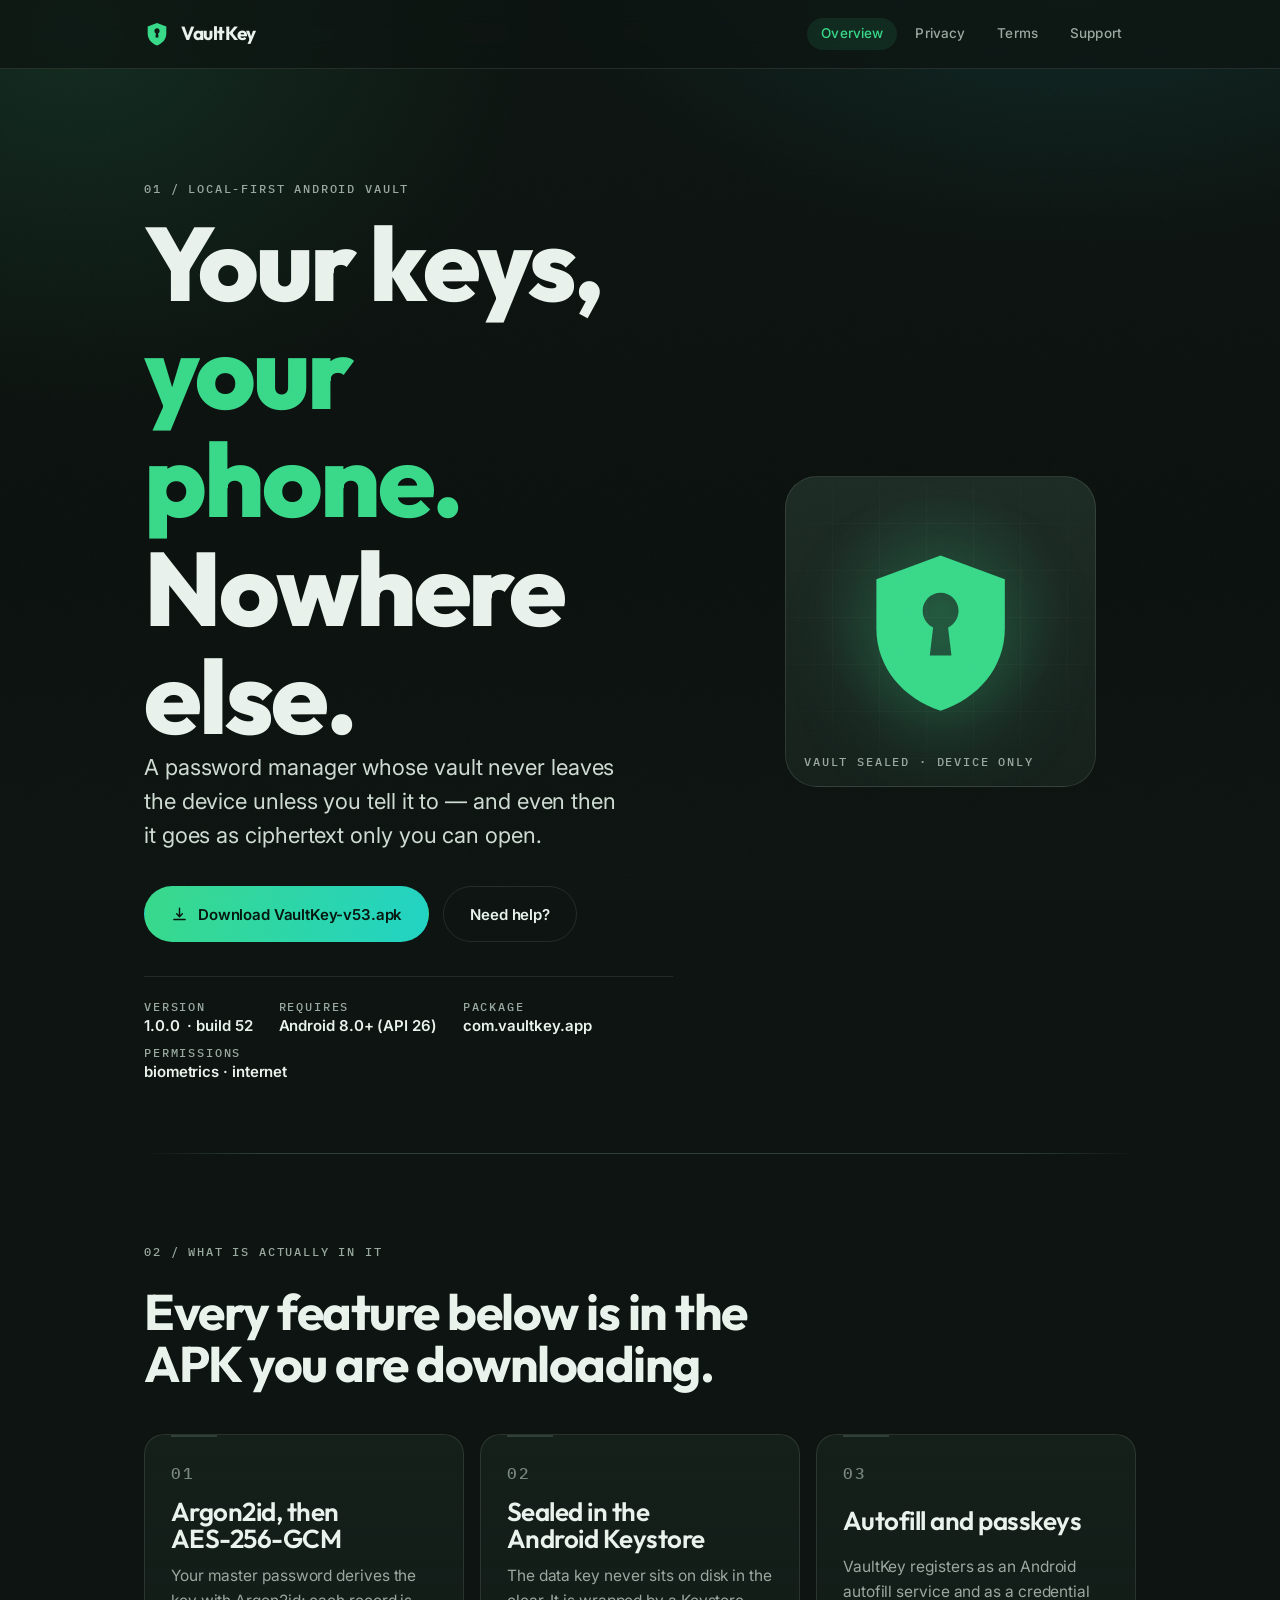
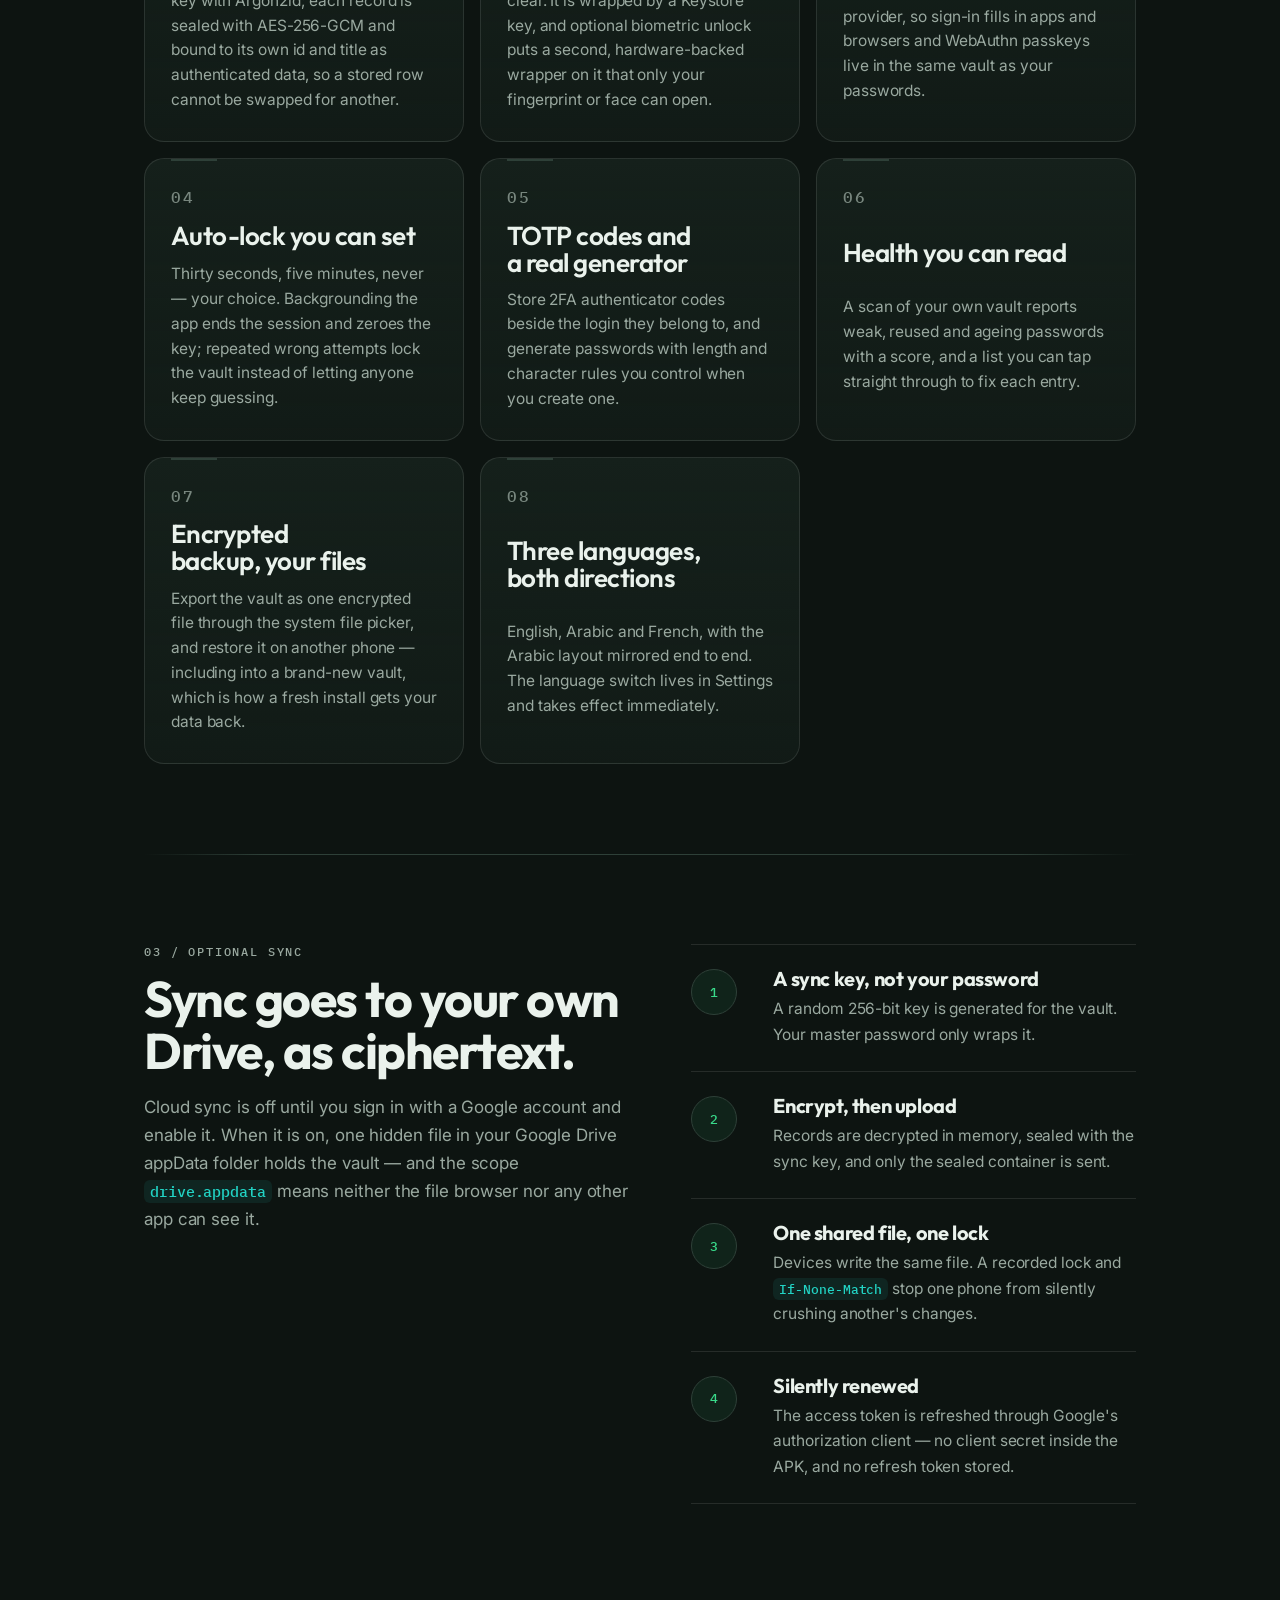
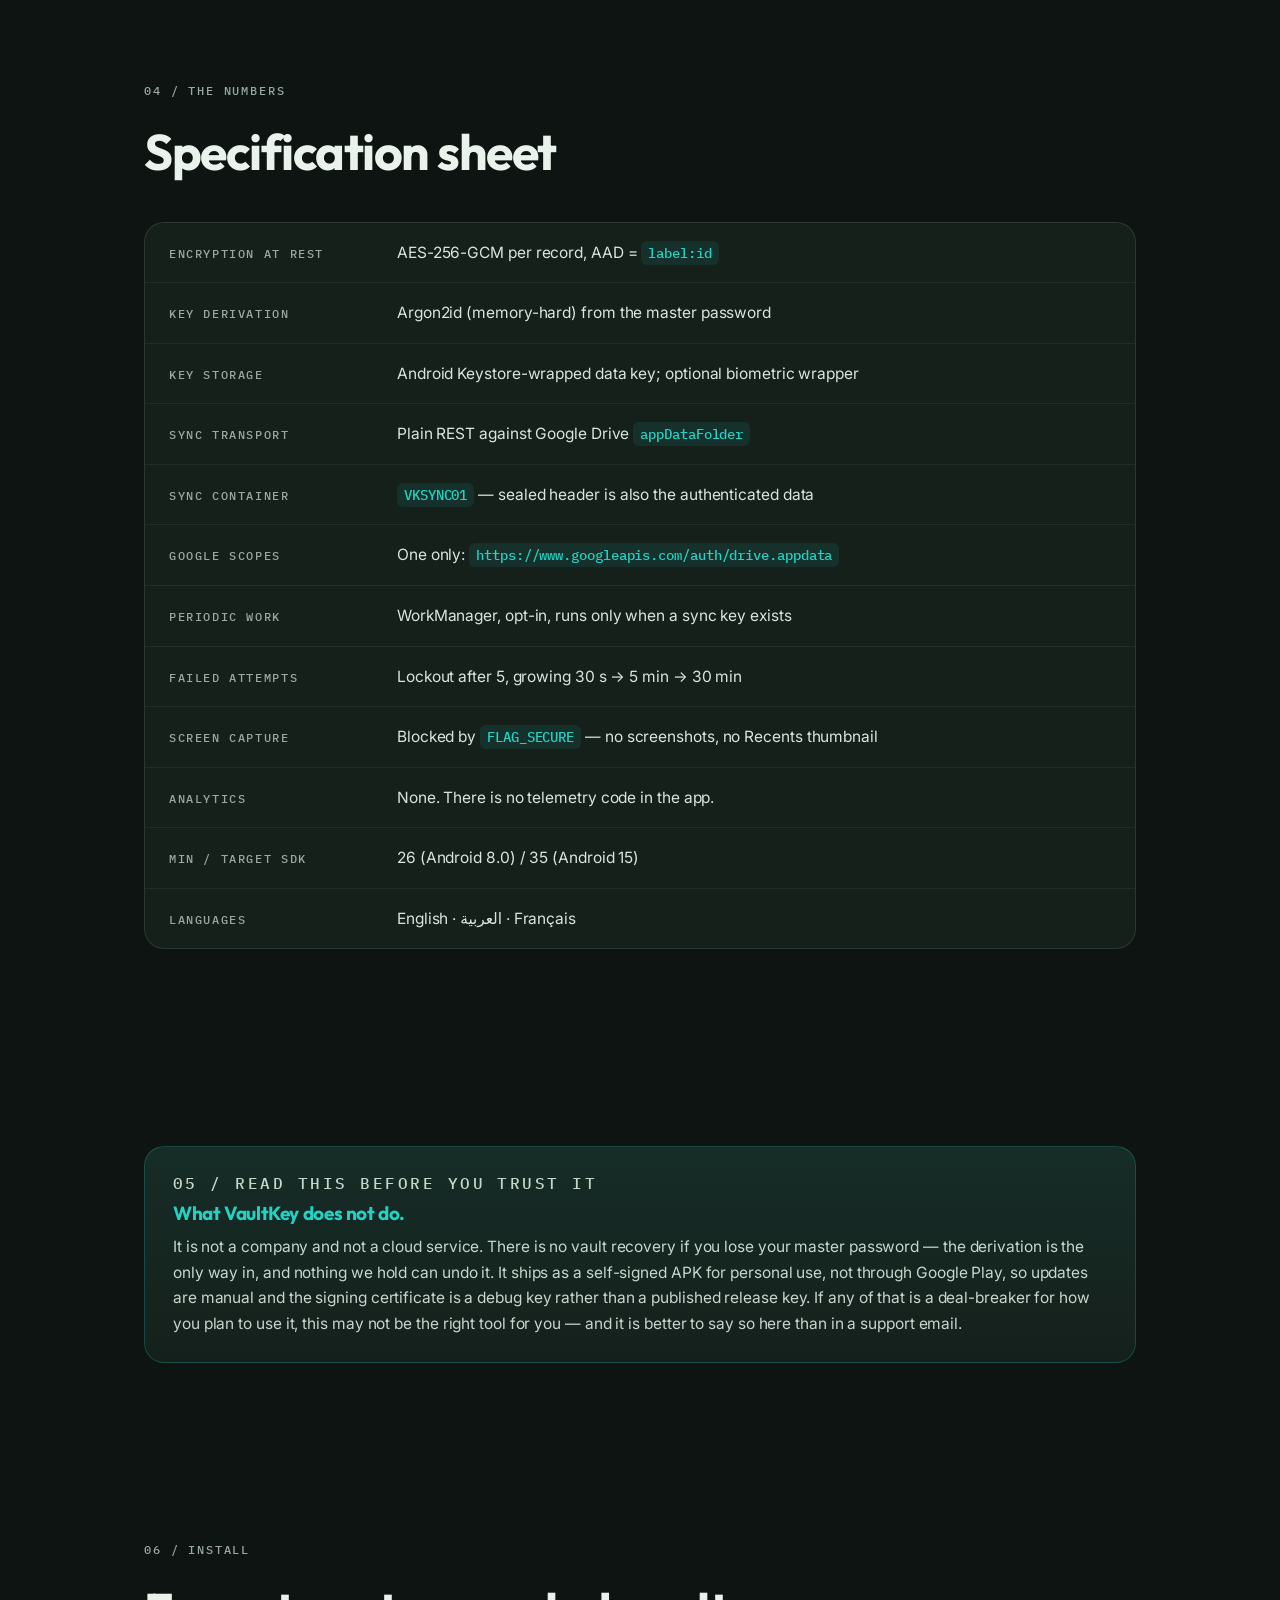
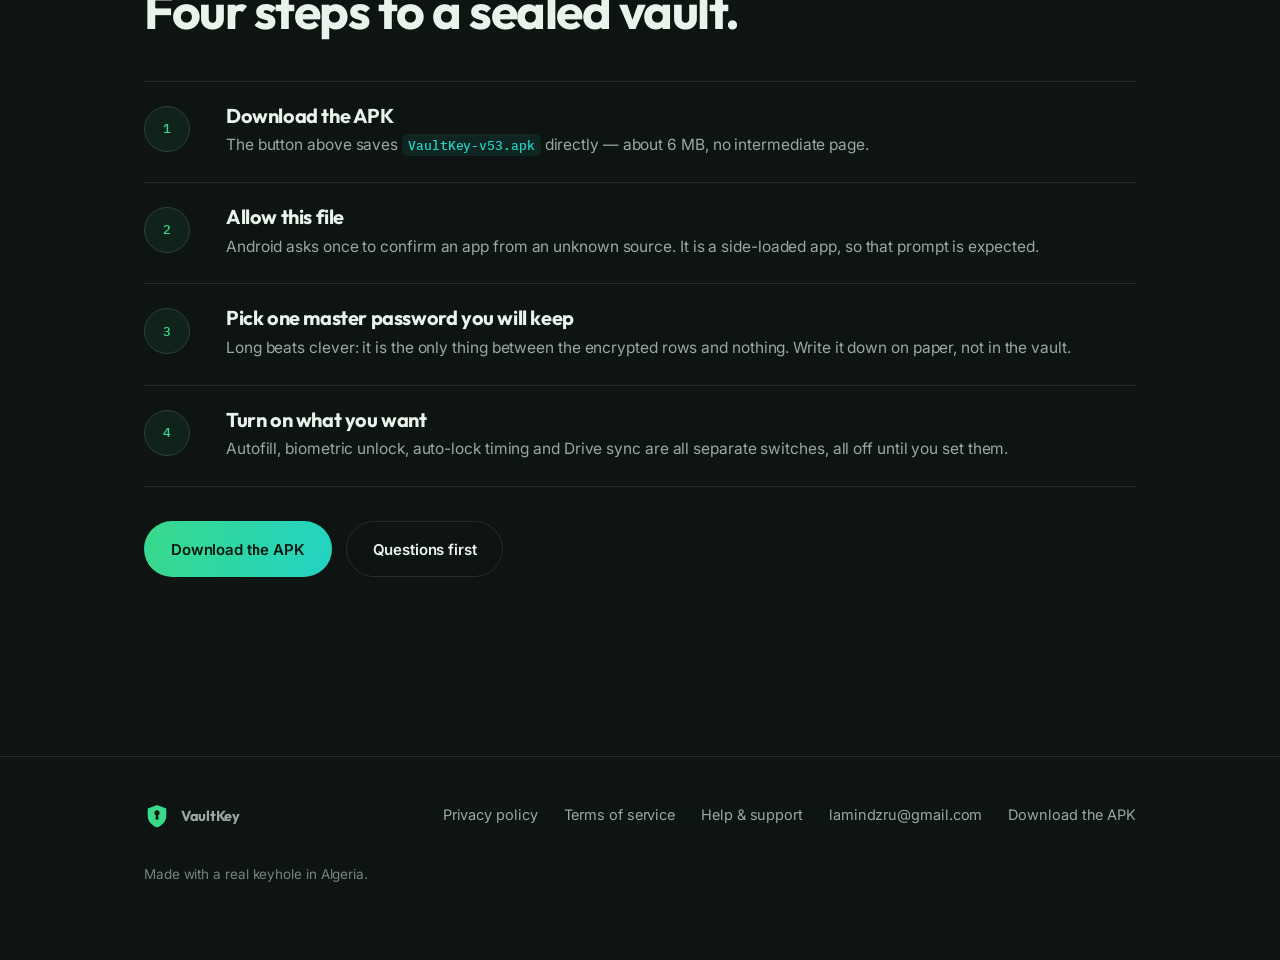
==== commit 141160f3: "Serve v53 from its release" ====
--- a/index.html
+++ b/index.html
@@ -6,6 +6,7 @@
 <title>VaultKey — a password vault that stays on your phone</title>
 <meta name="description" content="VaultKey is an Android password manager that keeps its vault encrypted on the device: Argon2id, AES-256-GCM, Android Keystore, biometric unlock, autofill, TOTP, and optional end-to-end encrypted backup through your own Google Drive appData folder. No accounts, no analytics, no server.">
 <meta name="theme-color" content="#0d1411">
+<meta name="google-site-verification" content="TKoC3pStGU9T6Whm3M9GiKhkBIY5J8gcWcTRnBaTlT4" />
 <meta property="og:type" content="website">
 <meta property="og:title" content="VaultKey — a password vault that stays on your phone">
 <meta property="og:description" content="Local-first Android password manager. Encrypted at rest with Argon2id + AES-256-GCM, sealed in the Android Keystore, with optional end-to-end encrypted Drive sync.">
@@ -40,9 +41,9 @@
         <h1><span class="line">Your keys,</span><span class="line">your phone.</span><span class="line">Nowhere else.</span></h1>
         <p class="lede">A password manager whose vault never leaves the device unless you tell it to — and even then it goes as ciphertext only you can open.</p>
         <div class="hero-cta">
-          <a class="btn btn-primary" href="VaultKey-v52.apk" download>
+          <a class="btn btn-primary" href="https://github.com/lamin-sudo/vaultkey-site/releases/download/v53/VaultKey-v53.apk" download>
             <svg viewBox="0 0 24 24" fill="none" stroke="currentColor" stroke-width="2" stroke-linecap="round" aria-hidden="true"><path d="M12 3v12m0 0 4-4m-4 4-4-4M4 19h16"/></svg>
-            Download VaultKey-v52.apk
+            Download VaultKey-v53.apk
           </a>
           <a class="btn btn-ghost" href="support.html">Need help?</a>
         </div>
@@ -172,13 +173,13 @@
         <h2>Four steps to a sealed vault.</h2>
       </div>
       <div class="steps">
-        <div class="step"><span class="n">1</span><div><h3>Download the APK</h3><p>The button above saves <code>VaultKey-v52.apk</code> directly — about 6 MB, no intermediate page.</p></div></div>
+        <div class="step"><span class="n">1</span><div><h3>Download the APK</h3><p>The button above saves <code>VaultKey-v53.apk</code> directly — about 6 MB, no intermediate page.</p></div></div>
         <div class="step"><span class="n">2</span><div><h3>Allow this file</h3><p>Android asks once to confirm an app from an unknown source. It is a side-loaded app, so that prompt is expected.</p></div></div>
         <div class="step"><span class="n">3</span><div><h3>Pick one master password you will keep</h3><p>Long beats clever: it is the only thing between the encrypted rows and nothing. Write it down on paper, not in the vault.</p></div></div>
         <div class="step"><span class="n">4</span><div><h3>Turn on what you want</h3><p>Autofill, biometric unlock, auto-lock timing and Drive sync are all separate switches, all off until you set them.</p></div></div>
       </div>
       <div class="hero-cta" style="margin-top:34px">
-        <a class="btn btn-primary" href="VaultKey-v52.apk" download>Download the APK</a>
+        <a class="btn btn-primary" href="https://github.com/lamin-sudo/vaultkey-site/releases/download/v53/VaultKey-v53.apk" download>Download the APK</a>
         <a class="btn btn-ghost" href="support.html">Questions first</a>
       </div>
     </div>
@@ -201,7 +202,7 @@
         <a href="terms.html">Terms of service</a>
         <a href="support.html">Help &amp; support</a>
         <a href="mailto:lamindzru@gmail.com">lamindzru@gmail.com</a>
-        <a href="VaultKey-v52.apk" download>Download the APK</a>
+        <a href="https://github.com/lamin-sudo/vaultkey-site/releases/download/v53/VaultKey-v53.apk" download>Download the APK</a>
       </div>
     </div>
   </div>
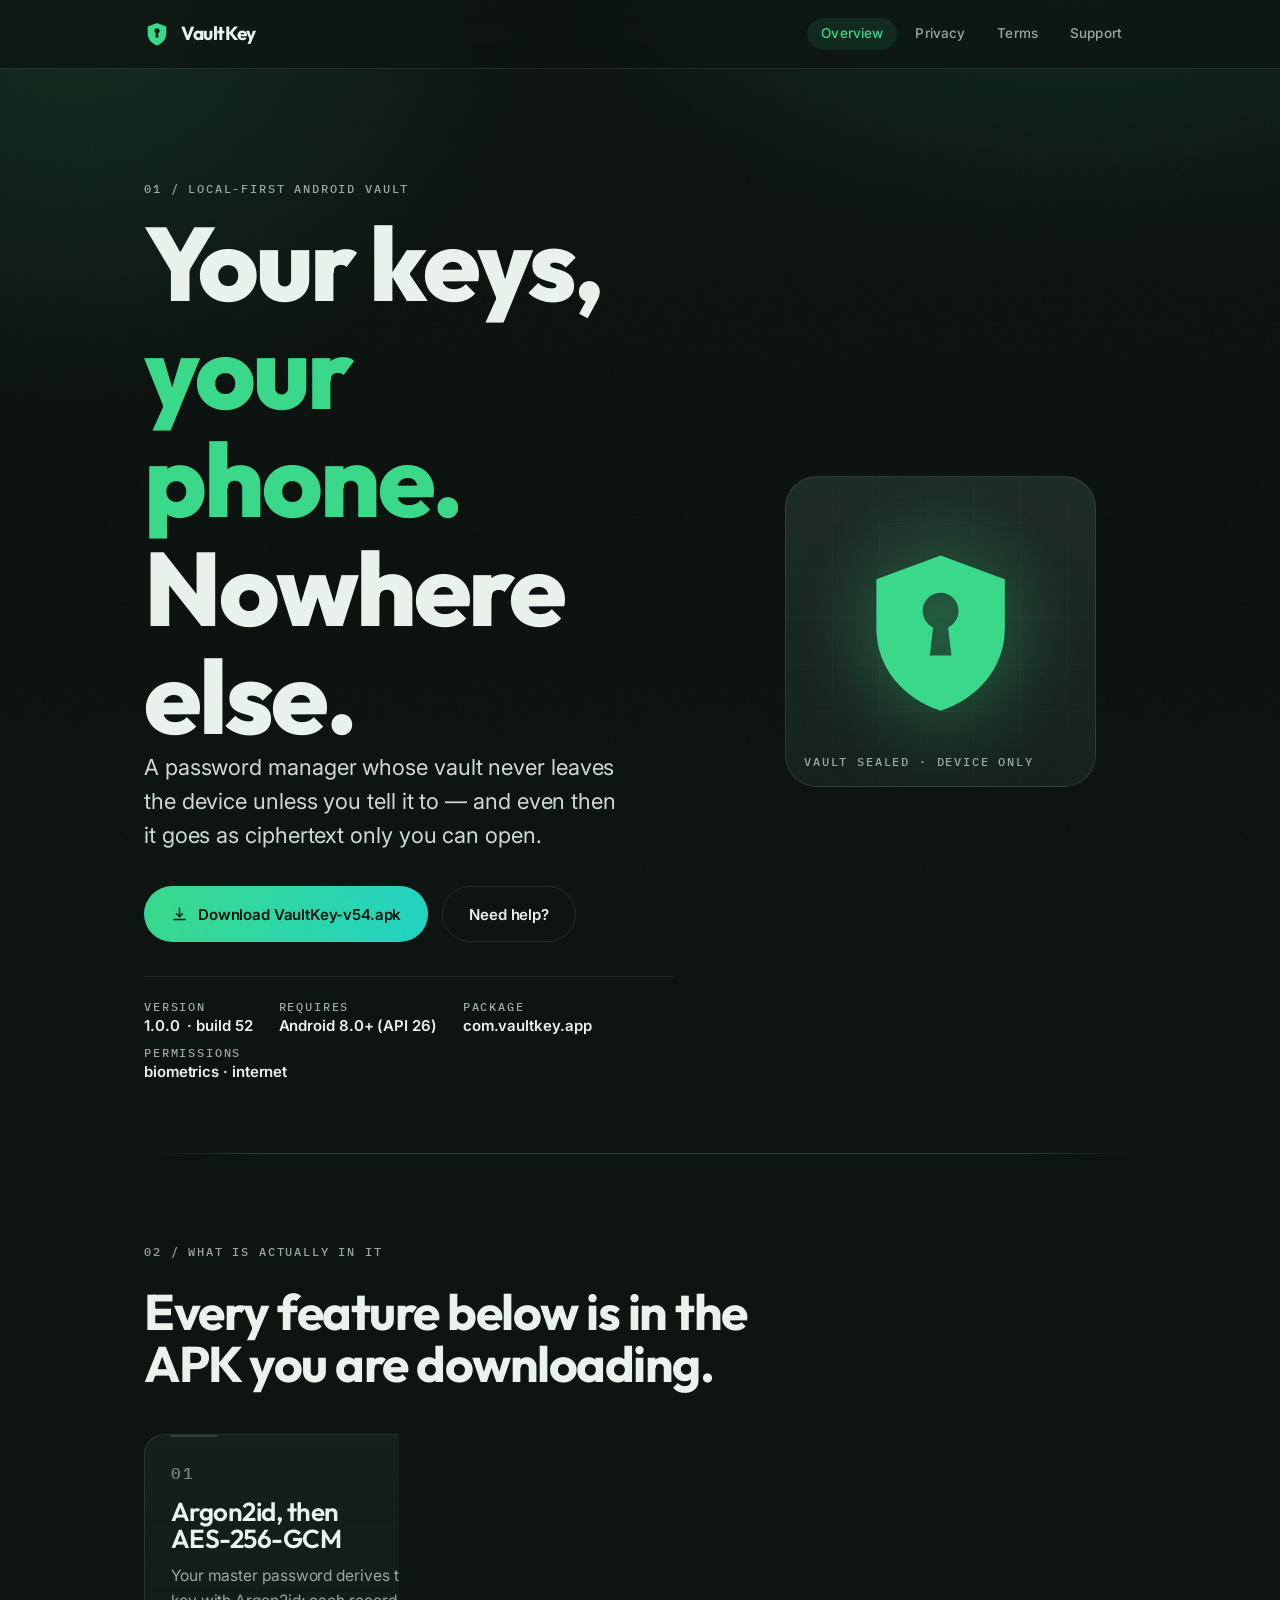
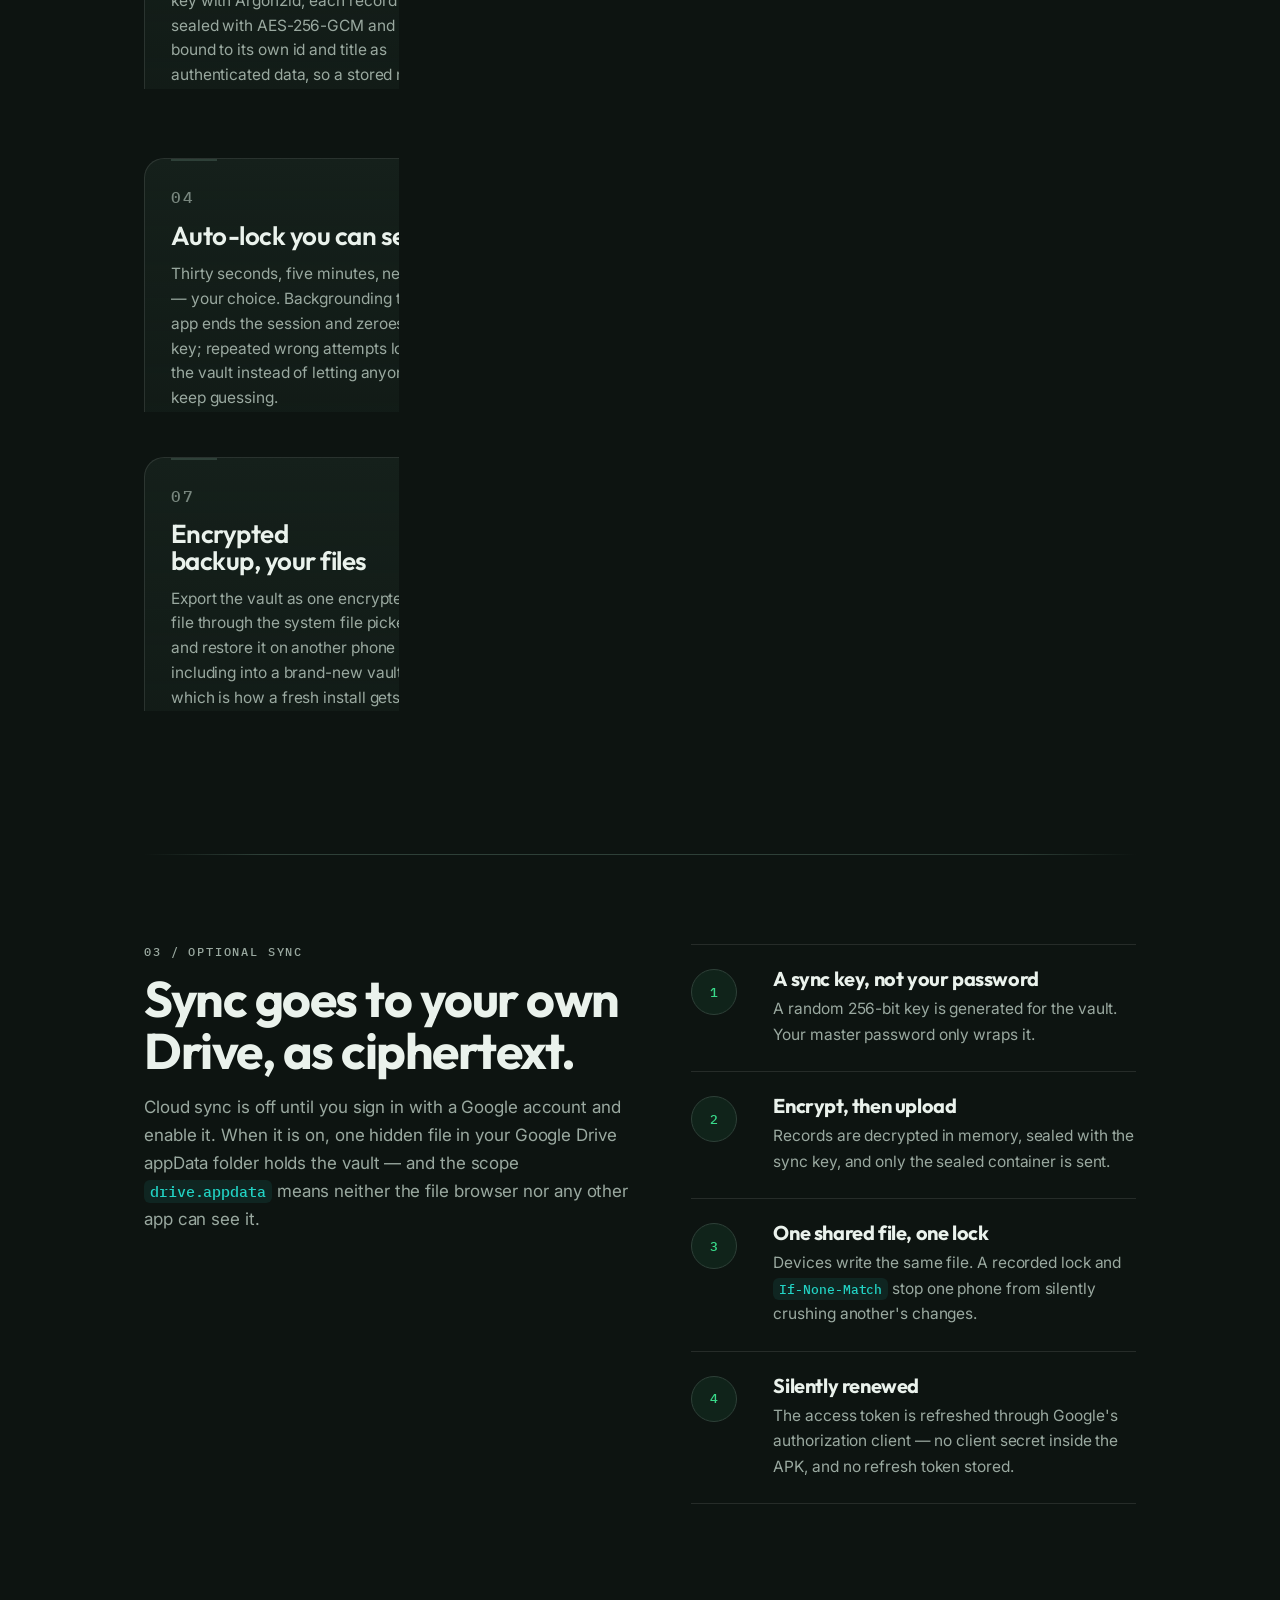
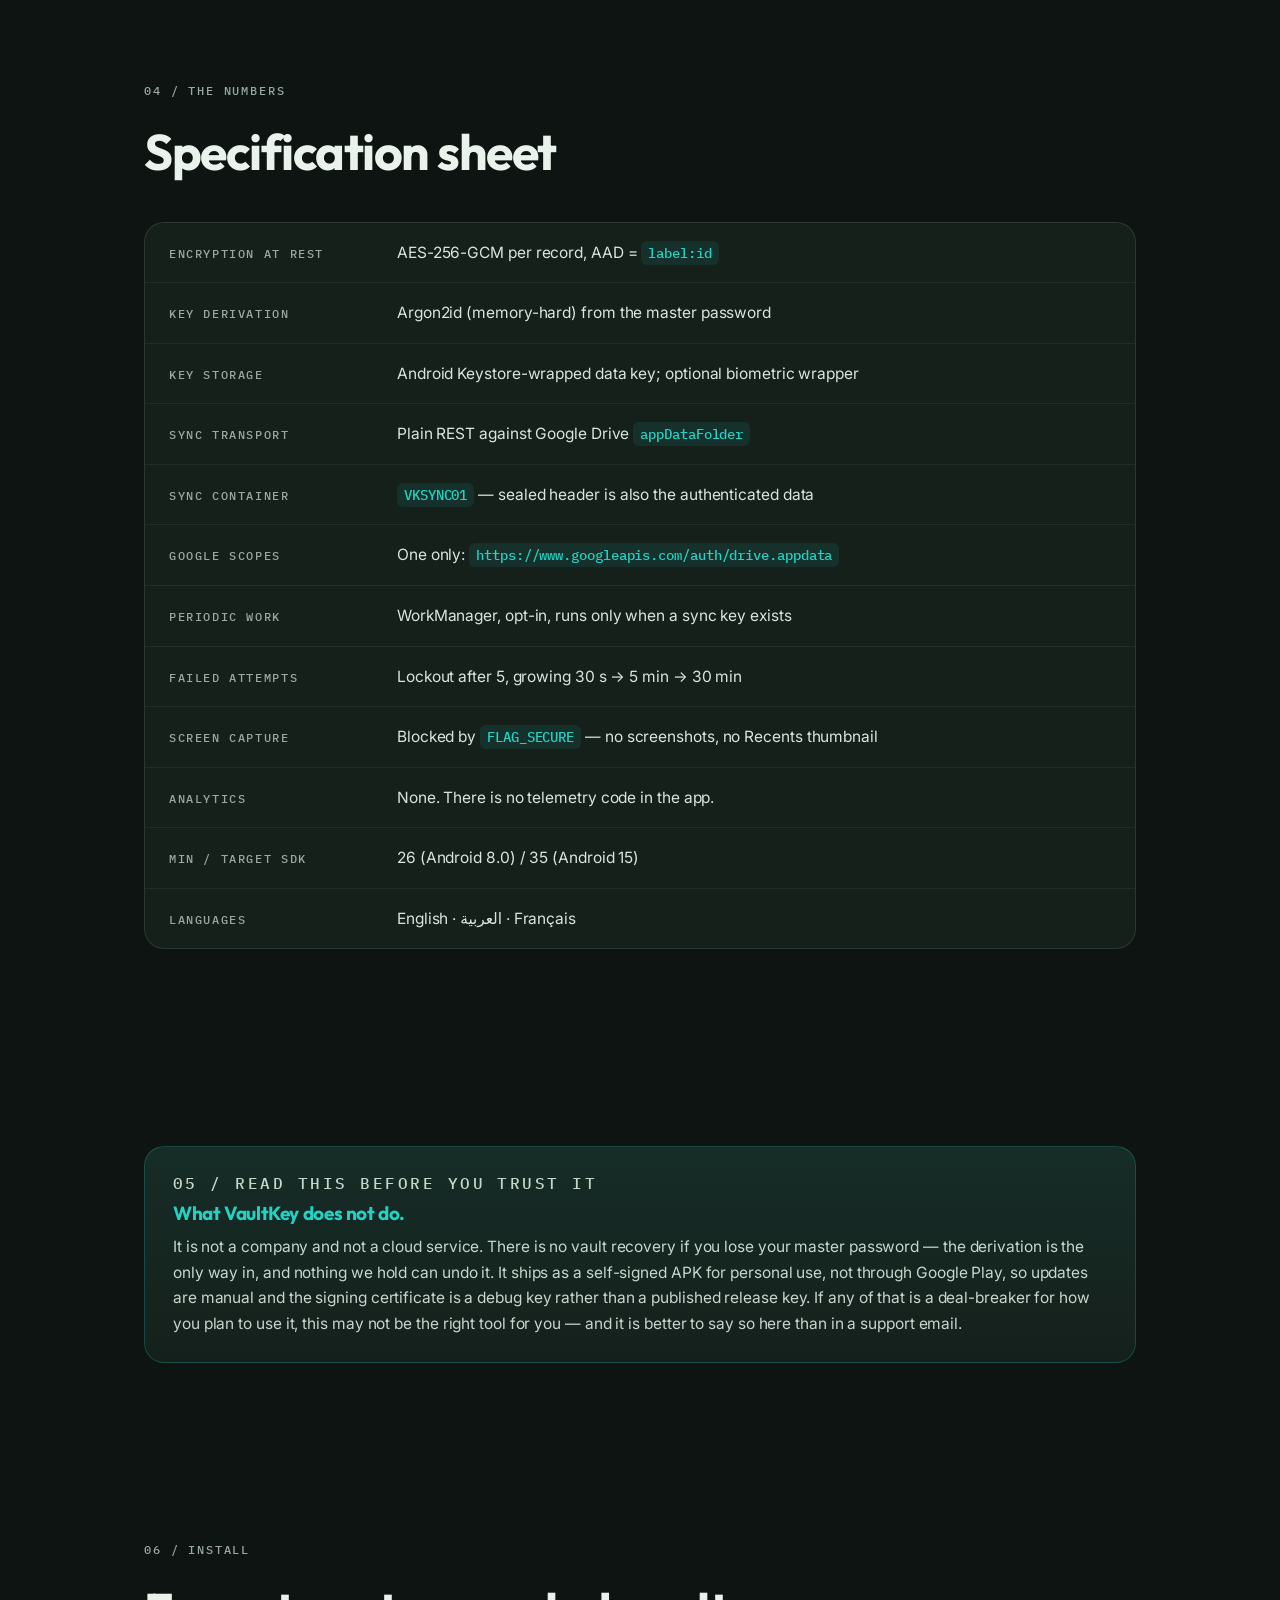
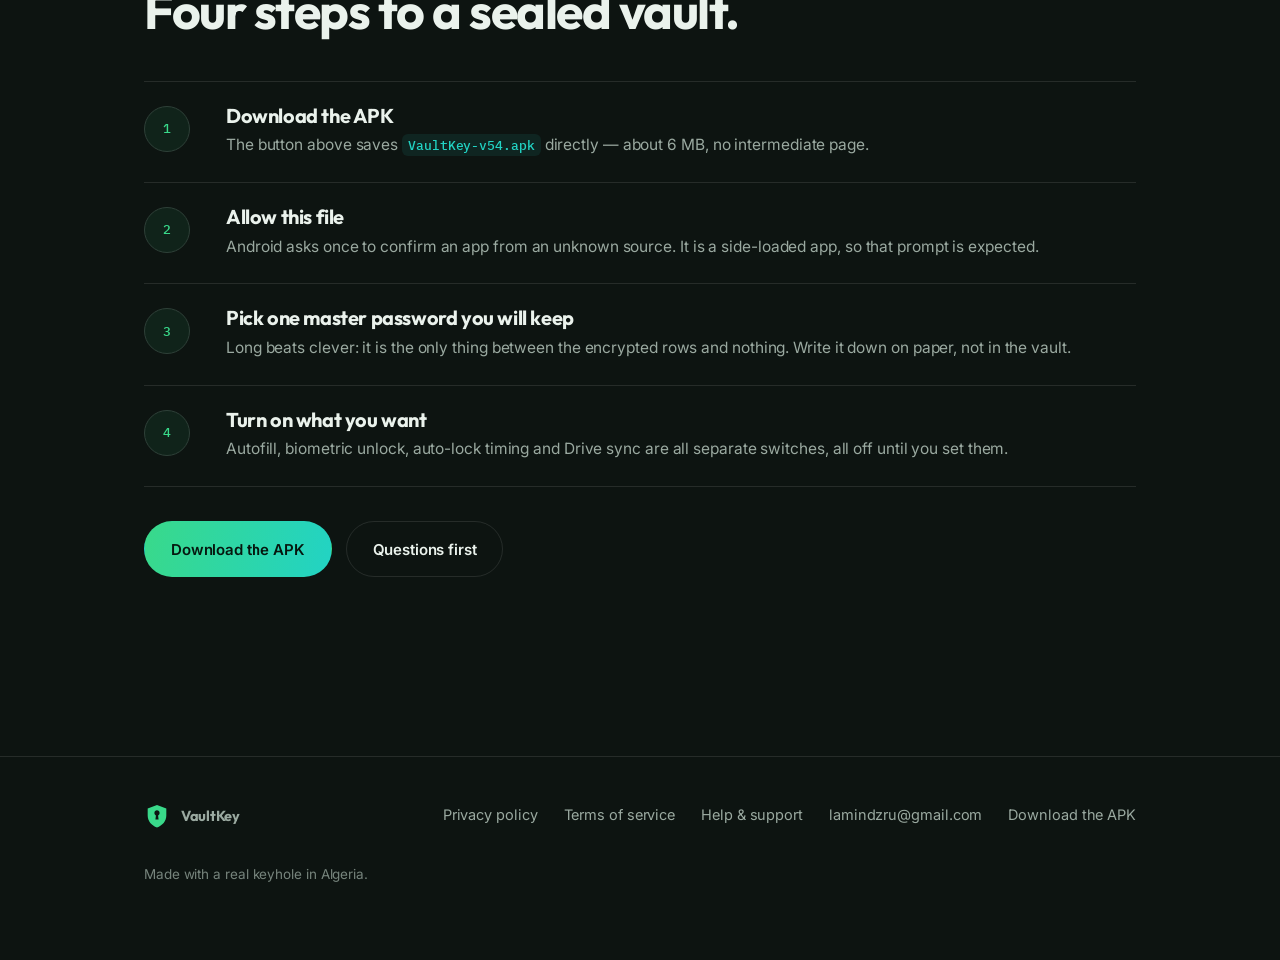
==== commit 0975d442: "Serve v54 from its release" ====
--- a/index.html
+++ b/index.html
@@ -41,9 +41,9 @@
         <h1><span class="line">Your keys,</span><span class="line">your phone.</span><span class="line">Nowhere else.</span></h1>
         <p class="lede">A password manager whose vault never leaves the device unless you tell it to — and even then it goes as ciphertext only you can open.</p>
         <div class="hero-cta">
-          <a class="btn btn-primary" href="https://github.com/lamin-sudo/vaultkey-site/releases/download/v53/VaultKey-v53.apk" download>
+          <a class="btn btn-primary" href="https://github.com/lamin-sudo/vaultkey-site/releases/download/v54/VaultKey-v54.apk" download>
             <svg viewBox="0 0 24 24" fill="none" stroke="currentColor" stroke-width="2" stroke-linecap="round" aria-hidden="true"><path d="M12 3v12m0 0 4-4m-4 4-4-4M4 19h16"/></svg>
-            Download VaultKey-v53.apk
+            Download VaultKey-v54.apk
           </a>
           <a class="btn btn-ghost" href="support.html">Need help?</a>
         </div>
@@ -173,13 +173,13 @@
         <h2>Four steps to a sealed vault.</h2>
       </div>
       <div class="steps">
-        <div class="step"><span class="n">1</span><div><h3>Download the APK</h3><p>The button above saves <code>VaultKey-v53.apk</code> directly — about 6 MB, no intermediate page.</p></div></div>
+        <div class="step"><span class="n">1</span><div><h3>Download the APK</h3><p>The button above saves <code>VaultKey-v54.apk</code> directly — about 6 MB, no intermediate page.</p></div></div>
         <div class="step"><span class="n">2</span><div><h3>Allow this file</h3><p>Android asks once to confirm an app from an unknown source. It is a side-loaded app, so that prompt is expected.</p></div></div>
         <div class="step"><span class="n">3</span><div><h3>Pick one master password you will keep</h3><p>Long beats clever: it is the only thing between the encrypted rows and nothing. Write it down on paper, not in the vault.</p></div></div>
         <div class="step"><span class="n">4</span><div><h3>Turn on what you want</h3><p>Autofill, biometric unlock, auto-lock timing and Drive sync are all separate switches, all off until you set them.</p></div></div>
       </div>
       <div class="hero-cta" style="margin-top:34px">
-        <a class="btn btn-primary" href="https://github.com/lamin-sudo/vaultkey-site/releases/download/v53/VaultKey-v53.apk" download>Download the APK</a>
+        <a class="btn btn-primary" href="https://github.com/lamin-sudo/vaultkey-site/releases/download/v54/VaultKey-v54.apk" download>Download the APK</a>
         <a class="btn btn-ghost" href="support.html">Questions first</a>
       </div>
     </div>
@@ -202,7 +202,7 @@
         <a href="terms.html">Terms of service</a>
         <a href="support.html">Help &amp; support</a>
         <a href="mailto:lamindzru@gmail.com">lamindzru@gmail.com</a>
-        <a href="https://github.com/lamin-sudo/vaultkey-site/releases/download/v53/VaultKey-v53.apk" download>Download the APK</a>
+        <a href="https://github.com/lamin-sudo/vaultkey-site/releases/download/v54/VaultKey-v54.apk" download>Download the APK</a>
       </div>
     </div>
   </div>
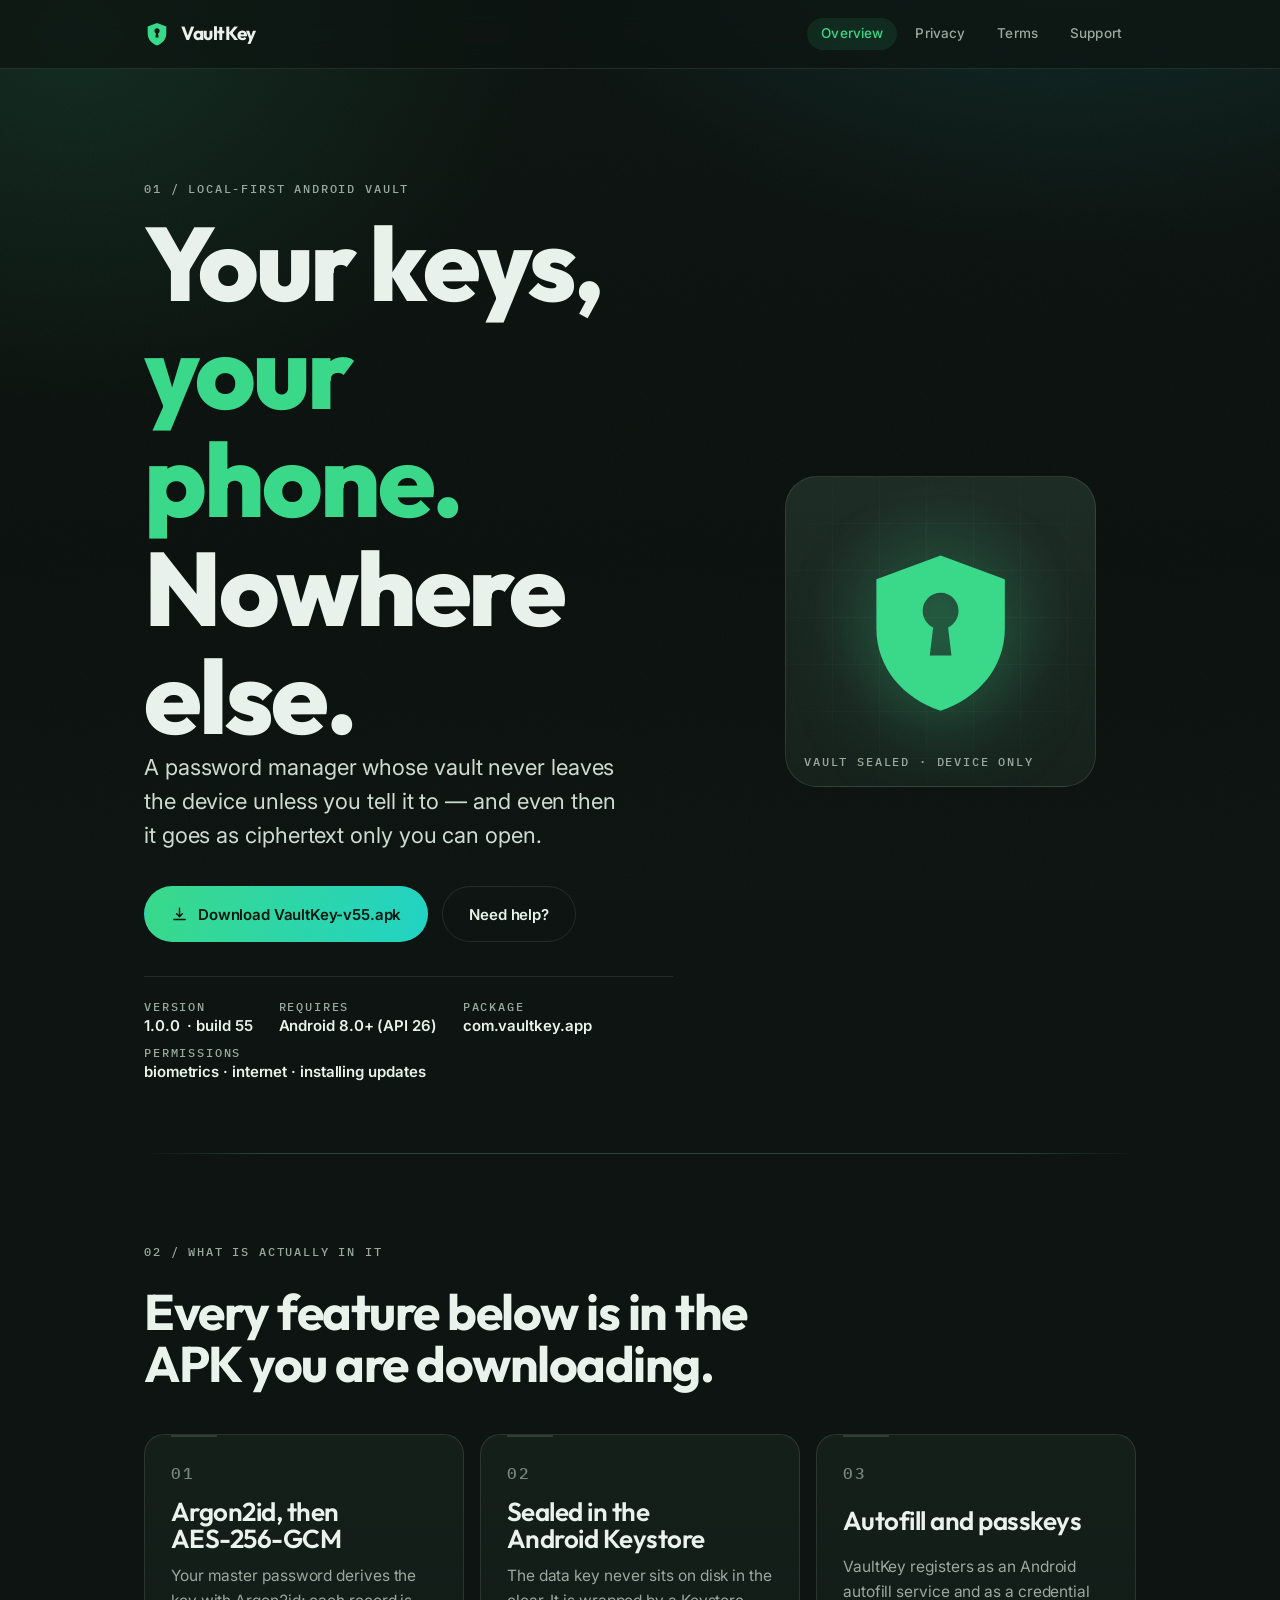
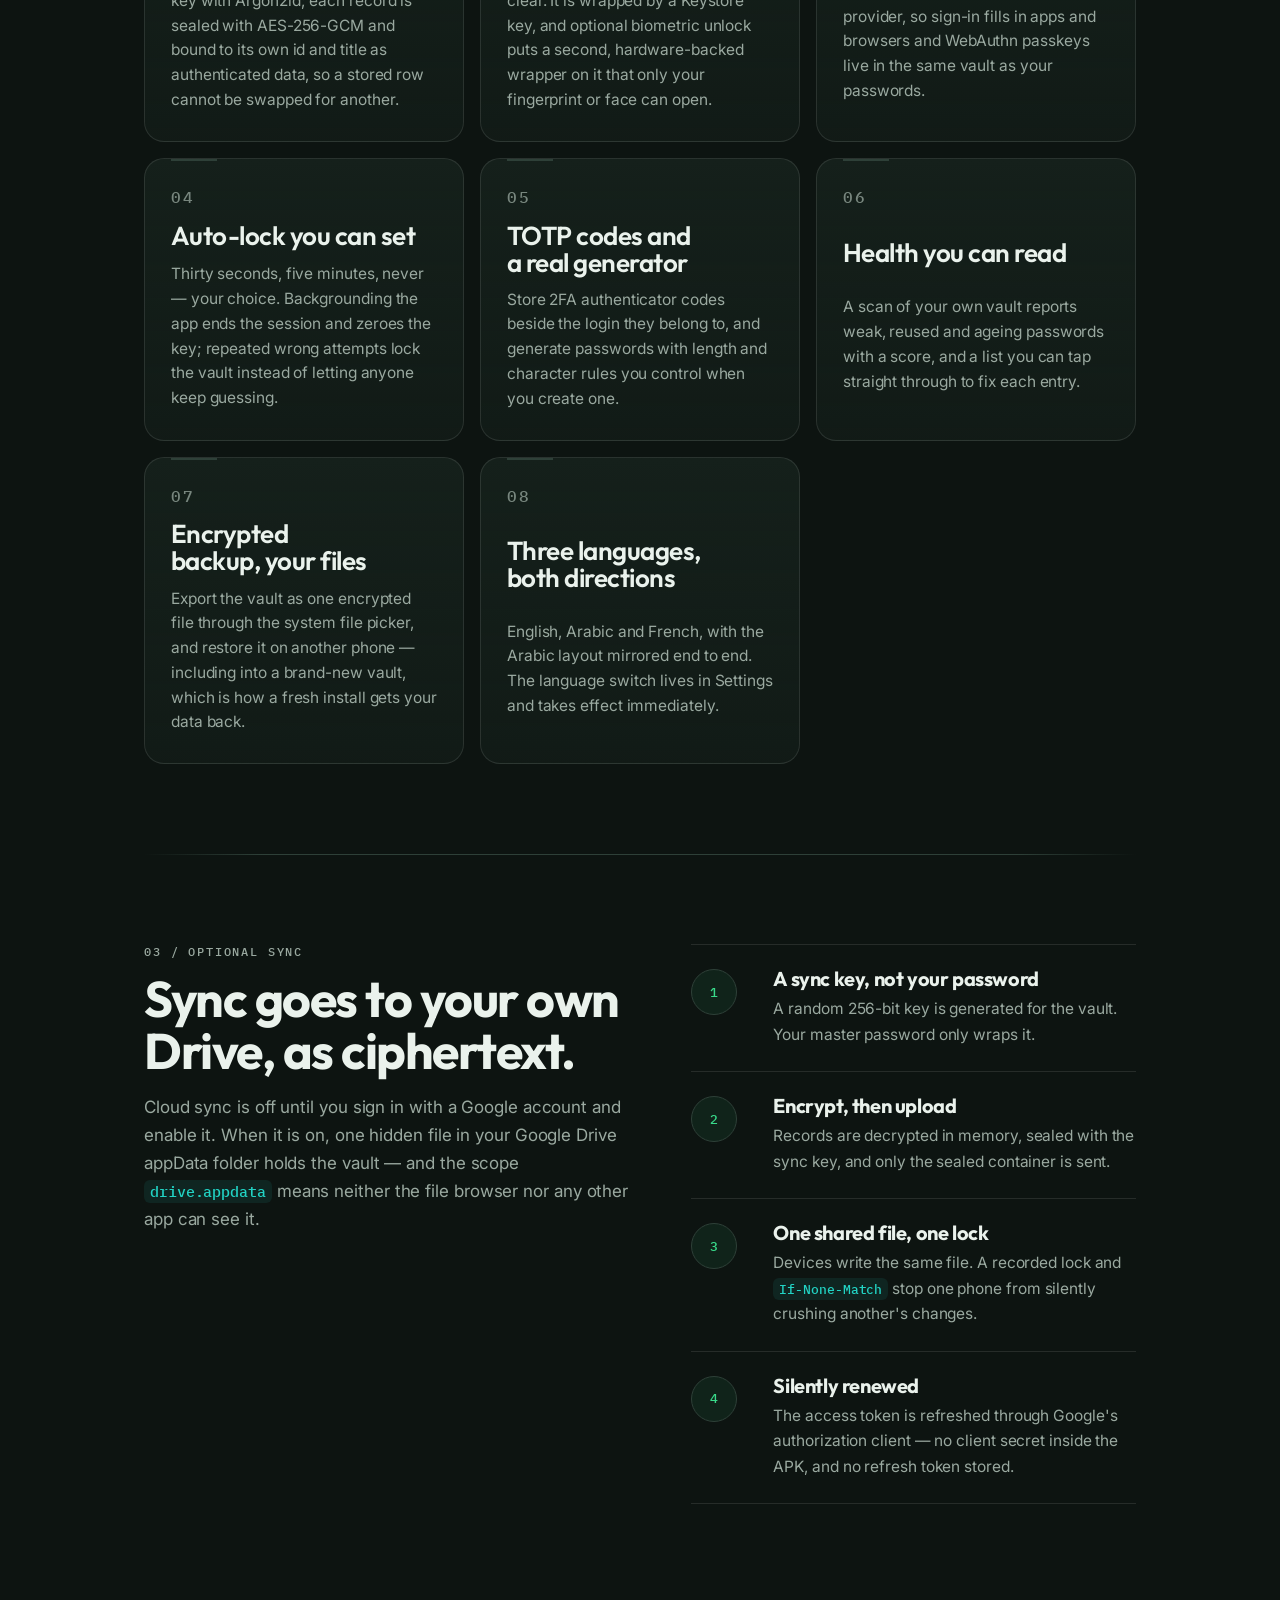
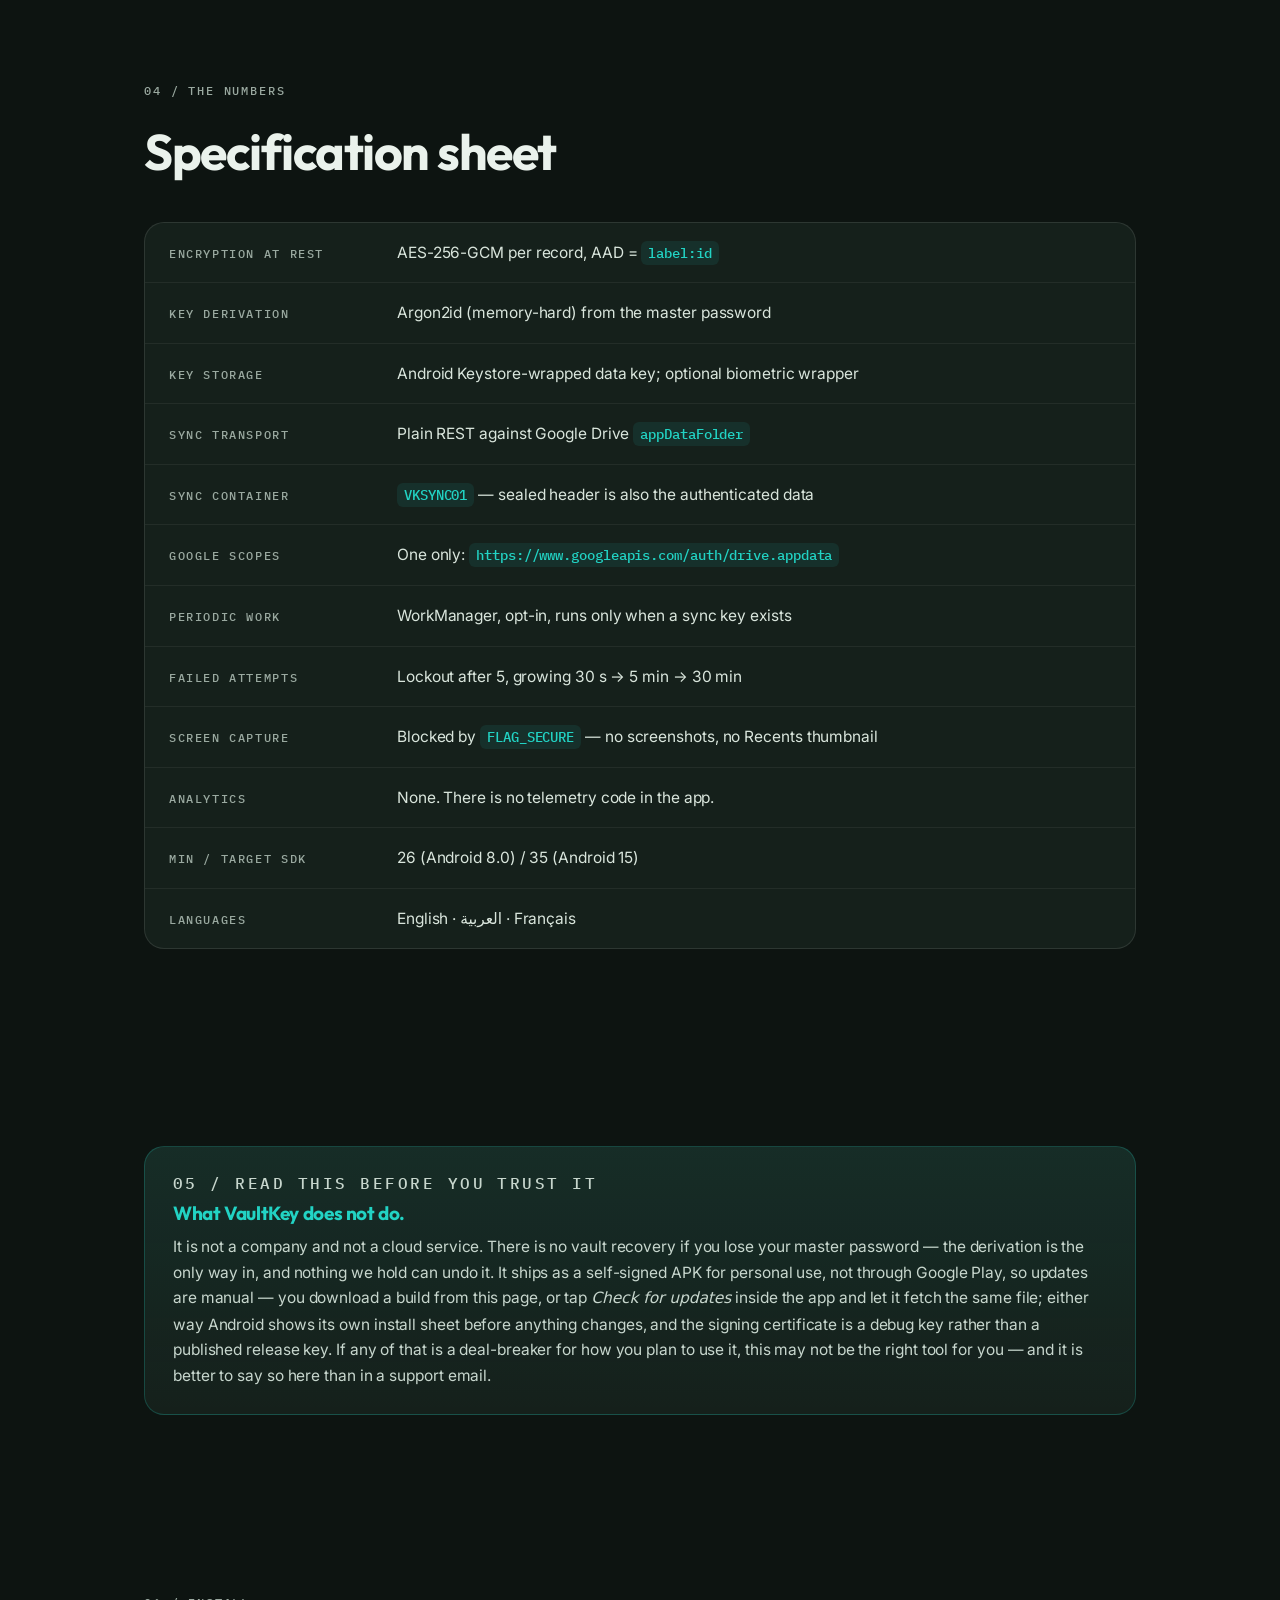
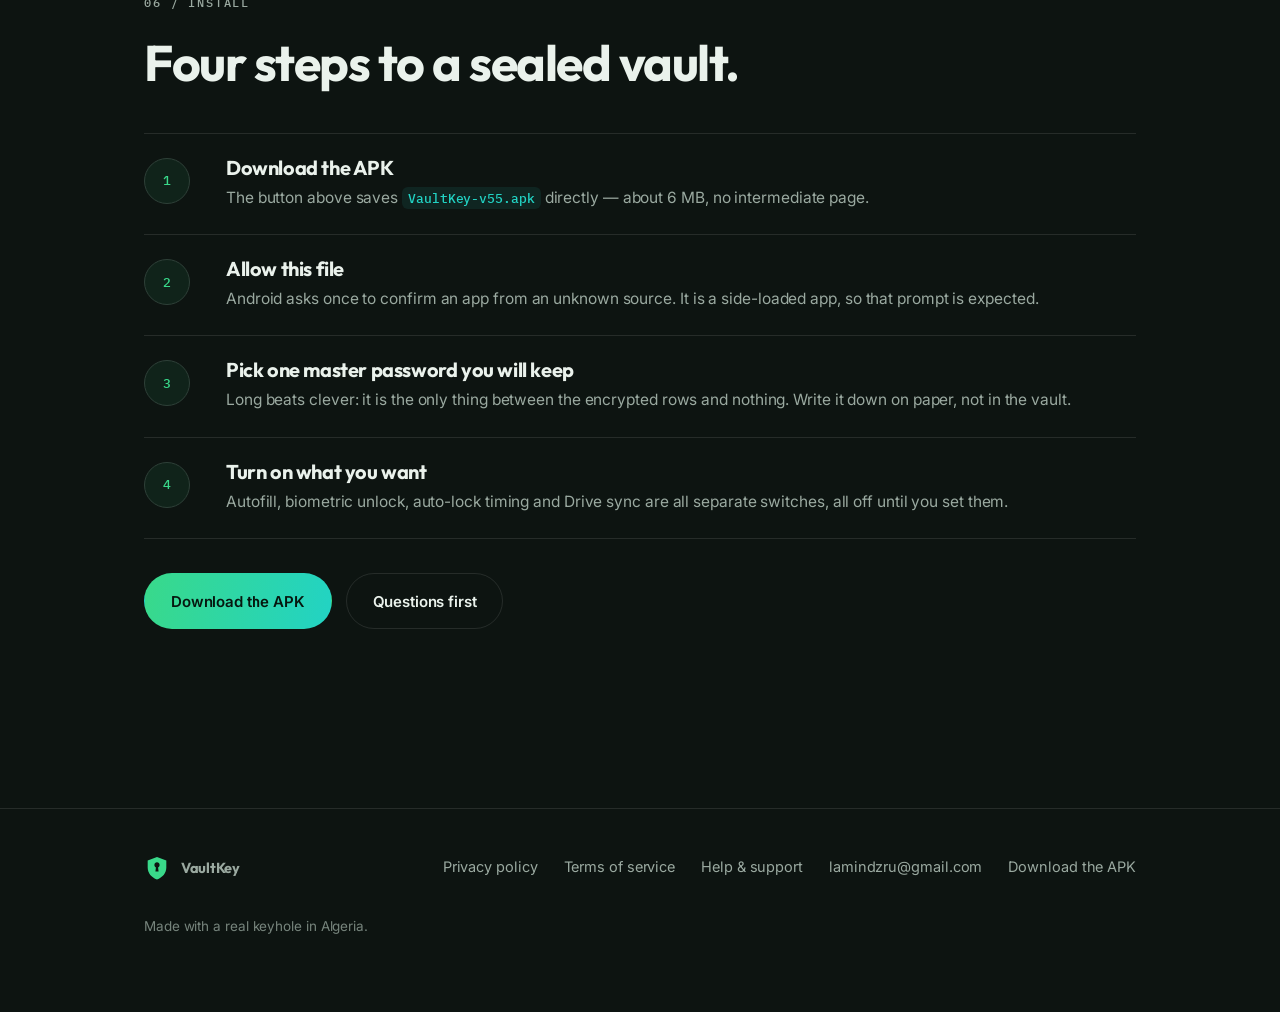
==== commit 08e26e44: "Serve v55 and publish the release manifest The four pages now point at the v55 release asset, the he" ====
--- a/index.html
+++ b/index.html
@@ -41,17 +41,17 @@
         <h1><span class="line">Your keys,</span><span class="line">your phone.</span><span class="line">Nowhere else.</span></h1>
         <p class="lede">A password manager whose vault never leaves the device unless you tell it to — and even then it goes as ciphertext only you can open.</p>
         <div class="hero-cta">
-          <a class="btn btn-primary" href="https://github.com/lamin-sudo/vaultkey-site/releases/download/v54/VaultKey-v54.apk" download>
+          <a class="btn btn-primary" href="https://github.com/lamin-sudo/vaultkey-site/releases/download/v55/VaultKey-v55.apk" download>
             <svg viewBox="0 0 24 24" fill="none" stroke="currentColor" stroke-width="2" stroke-linecap="round" aria-hidden="true"><path d="M12 3v12m0 0 4-4m-4 4-4-4M4 19h16"/></svg>
-            Download VaultKey-v54.apk
+            Download VaultKey-v55.apk
           </a>
           <a class="btn btn-ghost" href="support.html">Need help?</a>
         </div>
         <div class="hero-meta">
-          <div><span class="mono">version</span><b>1.0.0 &nbsp;· build 52</b></div>
+          <div><span class="mono">version</span><b>1.0.0 &nbsp;· build 55</b></div>
           <div><span class="mono">requires</span><b>Android 8.0+ (API 26)</b></div>
           <div><span class="mono">package</span><b>com.vaultkey.app</b></div>
-          <div><span class="mono">permissions</span><b>biometrics · internet</b></div>
+          <div><span class="mono">permissions</span><b>biometrics · internet · installing updates</b></div>
         </div>
       </div>
 
@@ -161,7 +161,7 @@
       <div class="note">
         <p class="mono">05 / read this before you trust it</p>
         <h3>What VaultKey does not do.</h3>
-        <p>It is not a company and not a cloud service. There is no vault recovery if you lose your master password — the derivation is the only way in, and nothing we hold can undo it. It ships as a self-signed APK for personal use, not through Google Play, so updates are manual and the signing certificate is a debug key rather than a published release key. If any of that is a deal-breaker for how you plan to use it, this may not be the right tool for you — and it is better to say so here than in a support email.</p>
+        <p>It is not a company and not a cloud service. There is no vault recovery if you lose your master password — the derivation is the only way in, and nothing we hold can undo it. It ships as a self-signed APK for personal use, not through Google Play, so updates are manual — you download a build from this page, or tap <em>Check for updates</em> inside the app and let it fetch the same file; either way Android shows its own install sheet before anything changes, and the signing certificate is a debug key rather than a published release key. If any of that is a deal-breaker for how you plan to use it, this may not be the right tool for you — and it is better to say so here than in a support email.</p>
       </div>
     </div>
   </section>
@@ -173,13 +173,13 @@
         <h2>Four steps to a sealed vault.</h2>
       </div>
       <div class="steps">
-        <div class="step"><span class="n">1</span><div><h3>Download the APK</h3><p>The button above saves <code>VaultKey-v54.apk</code> directly — about 6 MB, no intermediate page.</p></div></div>
+        <div class="step"><span class="n">1</span><div><h3>Download the APK</h3><p>The button above saves <code>VaultKey-v55.apk</code> directly — about 6 MB, no intermediate page.</p></div></div>
         <div class="step"><span class="n">2</span><div><h3>Allow this file</h3><p>Android asks once to confirm an app from an unknown source. It is a side-loaded app, so that prompt is expected.</p></div></div>
         <div class="step"><span class="n">3</span><div><h3>Pick one master password you will keep</h3><p>Long beats clever: it is the only thing between the encrypted rows and nothing. Write it down on paper, not in the vault.</p></div></div>
         <div class="step"><span class="n">4</span><div><h3>Turn on what you want</h3><p>Autofill, biometric unlock, auto-lock timing and Drive sync are all separate switches, all off until you set them.</p></div></div>
       </div>
       <div class="hero-cta" style="margin-top:34px">
-        <a class="btn btn-primary" href="https://github.com/lamin-sudo/vaultkey-site/releases/download/v54/VaultKey-v54.apk" download>Download the APK</a>
+        <a class="btn btn-primary" href="https://github.com/lamin-sudo/vaultkey-site/releases/download/v55/VaultKey-v55.apk" download>Download the APK</a>
         <a class="btn btn-ghost" href="support.html">Questions first</a>
       </div>
     </div>
@@ -202,7 +202,7 @@
         <a href="terms.html">Terms of service</a>
         <a href="support.html">Help &amp; support</a>
         <a href="mailto:lamindzru@gmail.com">lamindzru@gmail.com</a>
-        <a href="https://github.com/lamin-sudo/vaultkey-site/releases/download/v54/VaultKey-v54.apk" download>Download the APK</a>
+        <a href="https://github.com/lamin-sudo/vaultkey-site/releases/download/v55/VaultKey-v55.apk" download>Download the APK</a>
       </div>
     </div>
   </div>
